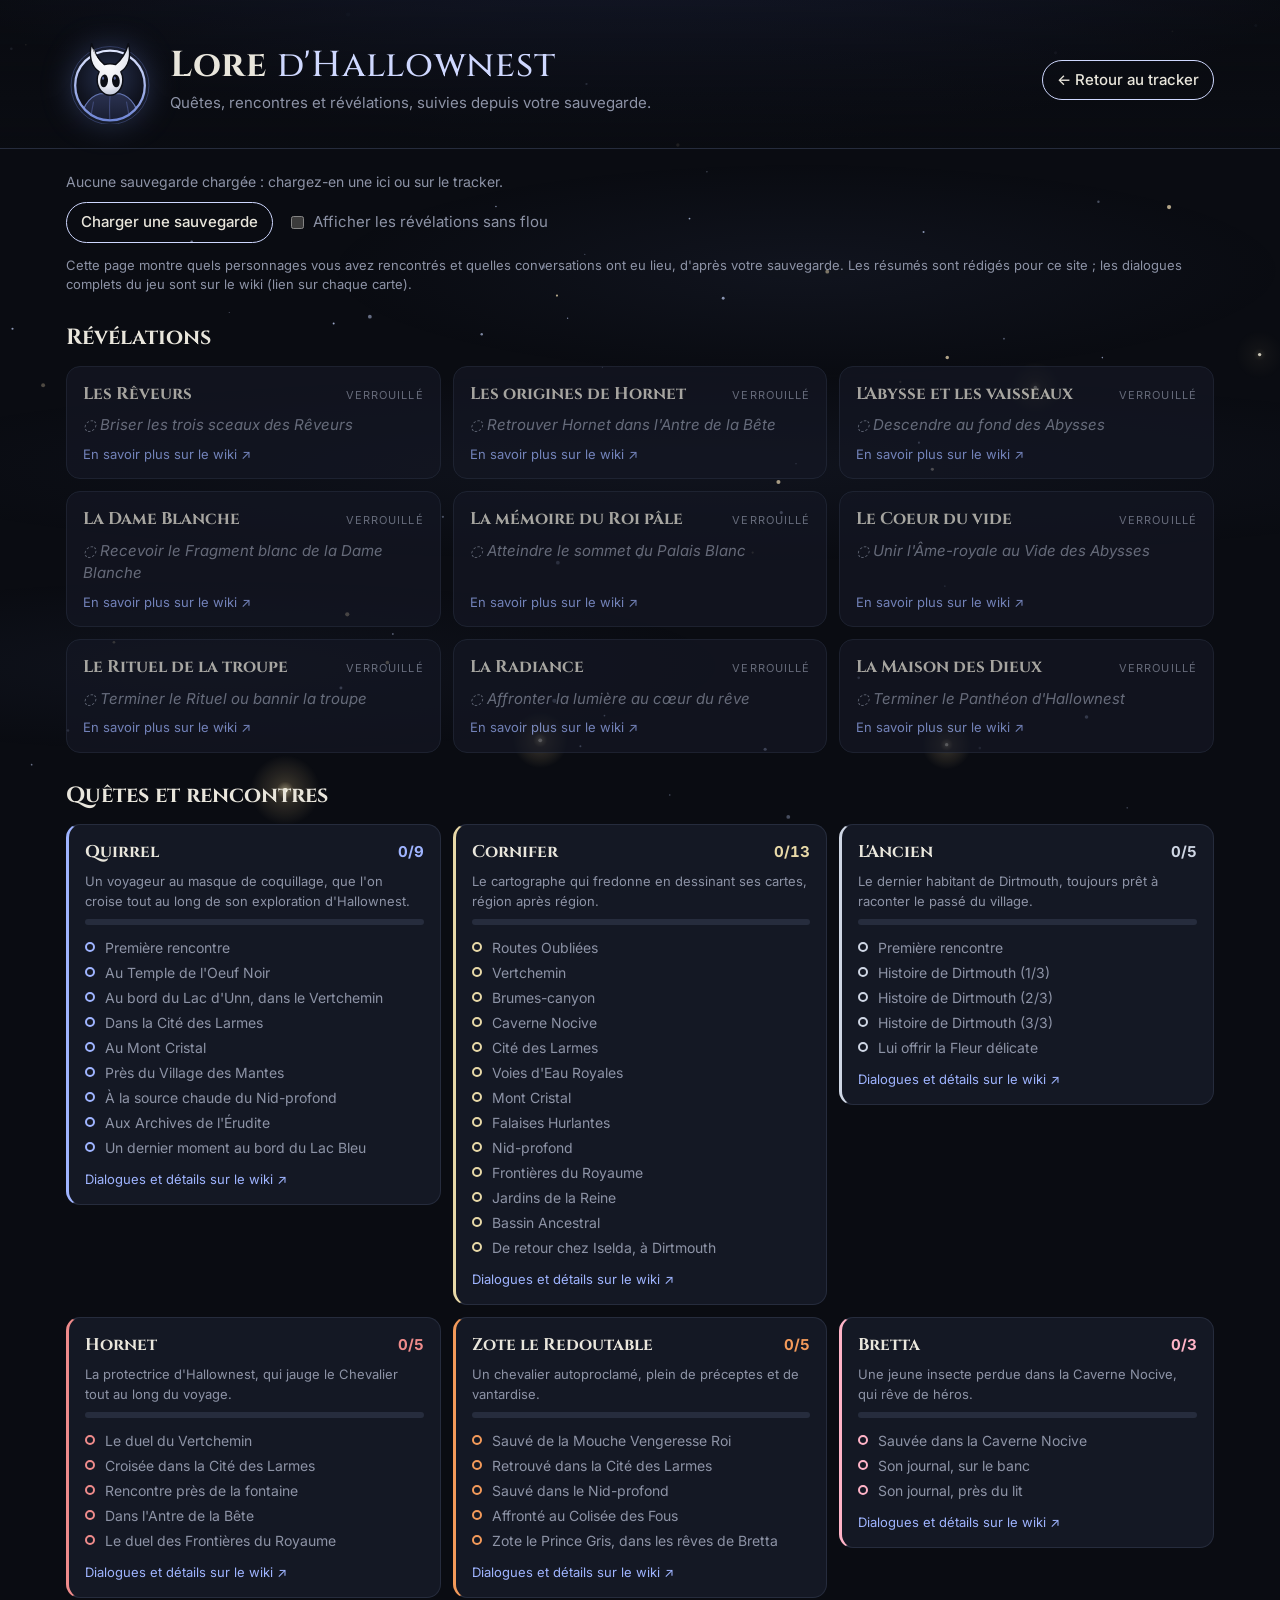
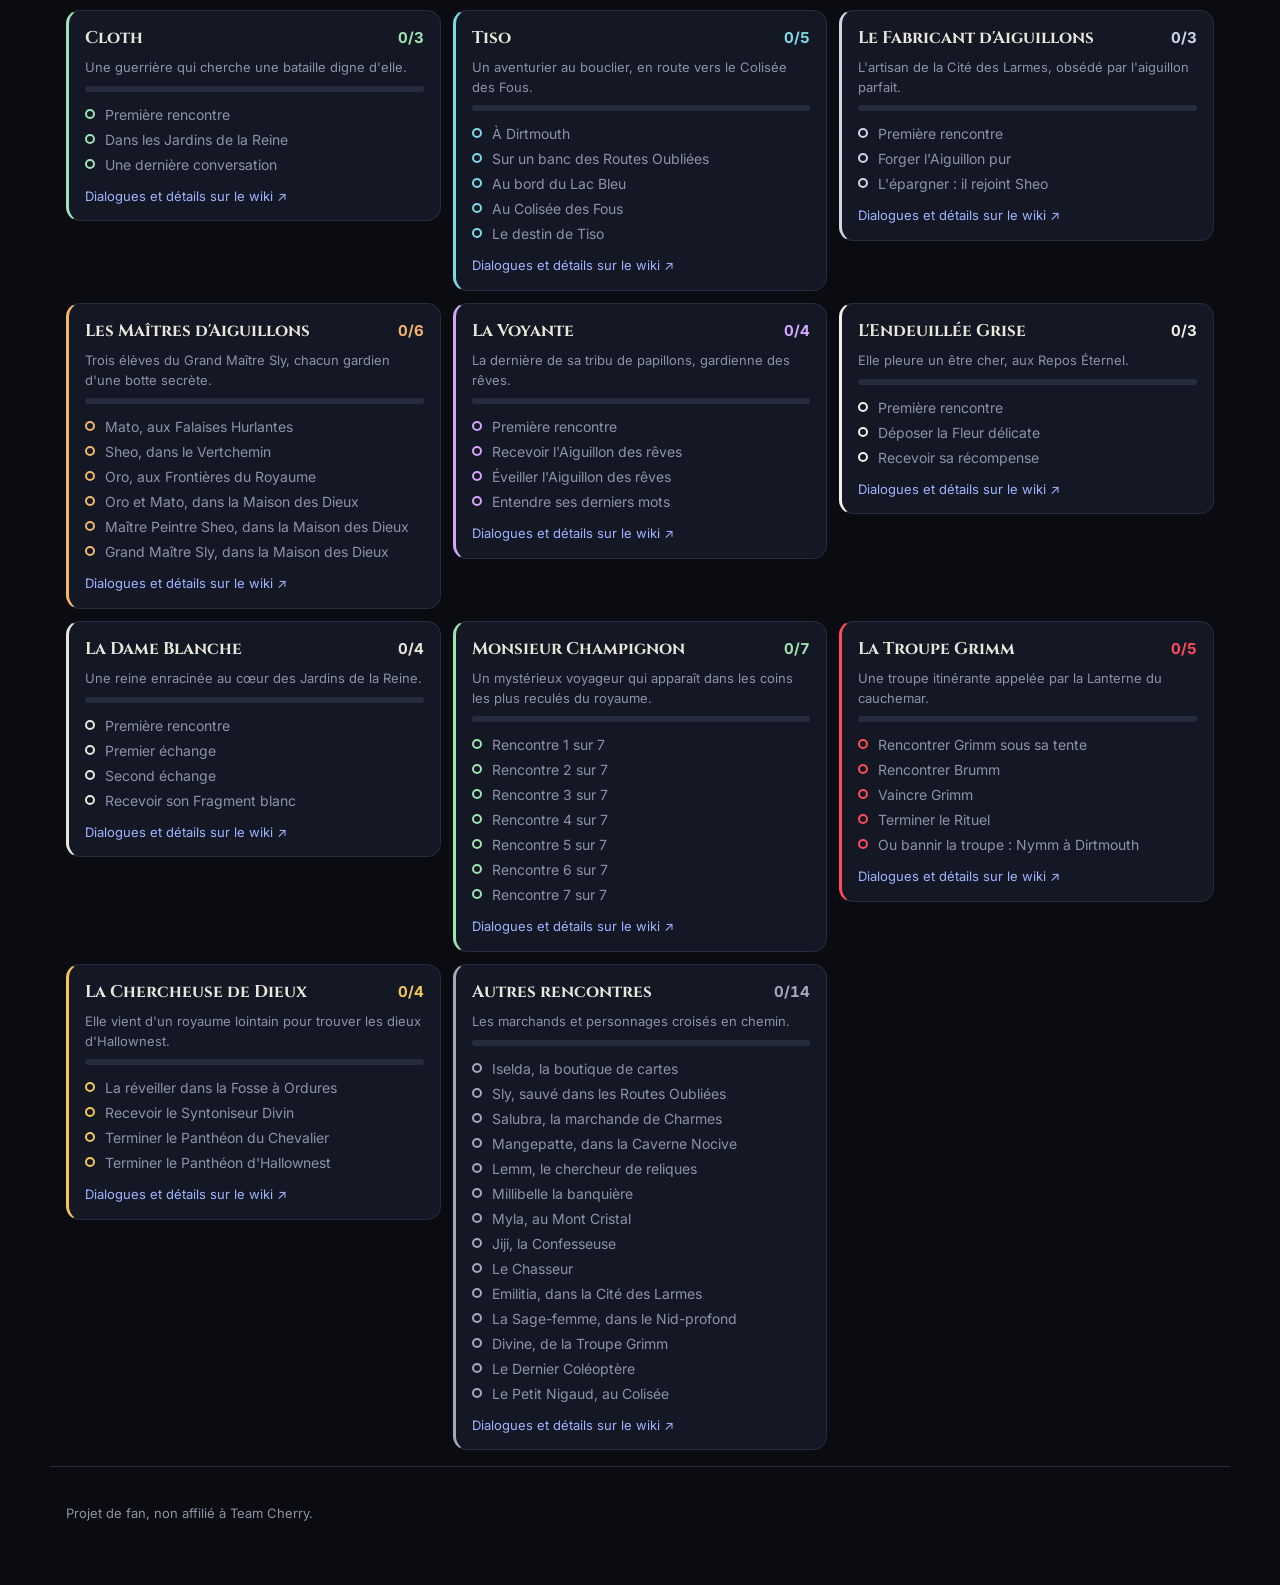
==== lore.html @ 849617fb "Add Hunter's Journal, grub and root locations, recap image, Steel Soul theme, offline mode and a lor" ====
<!doctype html>
<html lang="fr">
<head>
  <meta charset="utf-8">
  <meta name="viewport" content="width=device-width, initial-scale=1">
  <title>Lore d'Hallownest</title>
  <meta name="description" content="Quêtes, rencontres et révélations de Hollow Knight, suivies depuis votre sauvegarde.">
  <link rel="icon" href="favicon.svg" type="image/svg+xml">
  <link rel="manifest" href="manifest.webmanifest">
  <meta name="theme-color" content="#0a0c12">
  <link rel="preconnect" href="https://fonts.googleapis.com">
  <link rel="preconnect" href="https://fonts.gstatic.com" crossorigin>
  <link href="https://fonts.googleapis.com/css2?family=Cinzel:wght@500;700&family=Inter:wght@400;500;600&display=swap" rel="stylesheet">
  <link rel="stylesheet" href="css/style.css">
</head>
<body class="lore-page">
  <canvas id="bg" aria-hidden="true"></canvas>
  <header class="hero">
    <div class="wrap hero-inner">
      <div class="brand">
        <img class="logo logo-img" src="img/logo.png" alt="" hidden onload="this.hidden=false;var s=this.nextElementSibling;if(s)s.remove();">
        <img class="logo" src="favicon.svg" alt="">
        <div>
          <h1>Lore <span>d'Hallownest</span></h1>
          <p class="tagline">Quêtes, rencontres et révélations, suivies depuis votre sauvegarde.</p>
        </div>
      </div>
      <a class="btn back-link" href="./">← Retour au tracker</a>
    </div>
  </header>

  <main class="wrap">
    <section class="lore-intro">
      <p id="loreSource" class="status"></p>
      <div class="actions">
        <label class="btn" for="loreFile">Charger une sauvegarde</label>
        <input type="file" id="loreFile" hidden>
        <label class="toggle"><input type="checkbox" id="spoilerToggle"> Afficher les révélations sans flou</label>
      </div>
      <p class="small muted">Cette page montre quels personnages vous avez rencontrés et quelles conversations ont eu lieu, d'après votre sauvegarde. Les résumés sont rédigés pour ce site ; les dialogues complets du jeu sont sur le wiki (lien sur chaque carte).</p>
    </section>

    <h2 class="lore-h2">Révélations</h2>
    <div class="reveal-grid" id="reveals"></div>

    <h2 class="lore-h2">Quêtes et rencontres</h2>
    <div class="quest-grid" id="quests"></div>
  </main>

  <footer class="wrap footer">
    <p class="small muted">Projet de fan, non affilié à Team Cherry.</p>
  </footer>

  <script src="js/aes.js"></script>
  <script src="js/save.js"></script>
  <script src="js/lore-data.js"></script>
  <script src="js/lore.js"></script>
  <script src="js/background.js"></script>
</body>
</html>
---- css/style.css ----
:root {
  --bg: #0a0c12;
  --bg-2: #10131c;
  --card: #141824;
  --card-2: #1a1f2e;
  --line: #262c3d;
  --text: #e9e6dc;
  --muted: #8d93a6;
  --accent: #cfd8ff;
  --soul: #9fb4ff;
  --gold: #e8c46a;
  --ok: #8fd6a8;
  --err: #ff8f8f;
  --radius: 14px;
  color-scheme: dark;
}

* { box-sizing: border-box; }

html { -webkit-text-size-adjust: 100%; }

body {
  margin: 0;
  background:
    radial-gradient(1200px 500px at 50% -200px, #1d2440 0%, transparent 70%),
    var(--bg);
  color: var(--text);
  font: 15px/1.5 "Inter", system-ui, sans-serif;
  min-height: 100vh;
}

a { color: var(--soul); }
code { font-family: ui-monospace, SFMono-Regular, Menlo, monospace; font-size: .85em; }

.wrap { max-width: 1180px; margin: 0 auto; padding: 0 16px; }
.muted { color: var(--muted); }
.small { font-size: 13px; }

/* ----------------------------------- Hero ---------------------------------- */
.hero { padding: 36px 0 24px; border-bottom: 1px solid var(--line); }
.hero-inner { display: flex; align-items: center; justify-content: space-between; gap: 24px; flex-wrap: wrap; }
.brand { display: flex; align-items: center; gap: 16px; min-width: 0; }
.logo { width: 88px; height: 88px; flex: none; overflow: visible; filter: drop-shadow(0 0 16px rgba(111, 134, 214, .35)); }
h1 { font-family: "Cinzel", serif; font-weight: 700; font-size: clamp(24px, 4vw, 36px); margin: 0; letter-spacing: .02em; line-height: 1.1; }
h1 span { color: var(--accent); font-weight: 500; }
.tagline { margin: 6px 0 0; color: var(--muted); }

.summary { display: flex; align-items: center; gap: 24px; flex-wrap: wrap; }
.ring {
  --p: 0;
  width: 120px; height: 120px; border-radius: 50%; flex: none;
  background: conic-gradient(var(--accent) calc(var(--p) * 360deg), var(--line) 0);
  display: grid; place-items: center;
  transition: background .6s;
}
.ring.max { background: conic-gradient(var(--gold) 360deg, var(--gold) 0); box-shadow: 0 0 30px rgba(232, 196, 106, .35); }
.ring-inner {
  width: 100px; height: 100px; border-radius: 50%; background: var(--bg-2);
  display: flex; flex-direction: column; align-items: center; justify-content: center;
}
.ring-inner strong { font-family: "Cinzel", serif; font-size: 34px; line-height: 1; }
.ring-inner small { color: var(--muted); font-size: 12px; }

.stats { display: grid; grid-template-columns: repeat(2, auto); gap: 8px 24px; margin: 0; }
.stats dt { font-size: 11px; text-transform: uppercase; letter-spacing: .08em; color: var(--muted); }
.stats dd { margin: 0; font-weight: 600; font-variant-numeric: tabular-nums; }

/* ---------------------------------- Loader --------------------------------- */
.loader { display: grid; grid-template-columns: minmax(0, 1fr) minmax(0, 1.2fr); gap: 20px; margin: 24px 0; }
.drop {
  border: 2px dashed var(--line); border-radius: var(--radius); background: var(--bg-2);
  padding: 28px 20px; text-align: center; cursor: pointer;
  transition: border-color .2s, background .2s, transform .2s;
}
.drop:hover, .drop:focus-visible, .drop.over { border-color: var(--accent); background: #151a29; outline: none; }
.drop.over { transform: scale(1.01); }
.drop-icon { font-size: 30px; color: var(--accent); }
.drop p { margin: 8px 0 0; }

.loader-side { min-width: 0; }
.actions { display: flex; gap: 8px; flex-wrap: wrap; }
.btn {
  appearance: none; border: 1px solid var(--accent); background: transparent; color: var(--text);
  padding: 8px 14px; border-radius: 999px; font: inherit; font-weight: 500; cursor: pointer;
}
.btn:hover { background: rgba(207, 216, 255, .1); }
.btn.ghost { border-color: var(--line); color: var(--muted); }
.btn.live { border-color: var(--ok); color: var(--ok); }

.status { min-height: 1.5em; margin: 10px 0; font-size: 14px; color: var(--muted); }
.status.ok { color: var(--ok); }
.status.err { color: var(--err); }

.paths { background: var(--bg-2); border: 1px solid var(--line); border-radius: var(--radius); padding: 10px 14px; }
.paths summary { cursor: pointer; font-weight: 600; }
.paths ul { padding: 0; list-style: none; margin: 8px 0; display: grid; gap: 8px; }
.paths li { display: grid; gap: 2px; }
.paths code.copy {
  display: block; background: var(--card); border: 1px solid var(--line); border-radius: 8px;
  padding: 6px 8px; cursor: copy; overflow-wrap: anywhere;
}
.paths code.copy.copied { border-color: var(--ok); }
.paths code.copy.copied::after { content: "  ✓ copié"; color: var(--ok); }

/* --------------------------------- Toolbar --------------------------------- */
.toolbar {
  position: sticky; top: 0; z-index: 5;
  display: flex; gap: 10px; align-items: center; flex-wrap: wrap;
  padding: 12px 0; background: linear-gradient(var(--bg) 80%, transparent);
}
#search, #journalSearch {
  flex: 1 1 240px; min-width: 0; padding: 9px 14px; border-radius: 999px;
  border: 1px solid var(--line); background: var(--bg-2); color: var(--text); font: inherit;
}
#search:focus, #journalSearch:focus { outline: none; border-color: var(--accent); }
.seg { display: inline-flex; border: 1px solid var(--line); border-radius: 999px; overflow: hidden; }
.seg button { appearance: none; border: 0; background: transparent; color: var(--muted); padding: 8px 14px; font: inherit; cursor: pointer; }
.seg button.on { background: var(--card-2); color: var(--text); }
.toggle { display: inline-flex; gap: 6px; align-items: center; color: var(--muted); cursor: pointer; }

/* --------------------------------- Sections -------------------------------- */
.sections { display: grid; grid-template-columns: repeat(auto-fill, minmax(min(100%, 360px), 1fr)); gap: 16px; align-items: start; }
.card {
  background: var(--card); border: 1px solid var(--line);
  border-radius: var(--radius); overflow: hidden; min-width: 0;
}
.card.complete { border-color: rgba(232, 196, 106, .5); }
.card.extra { background: var(--bg-2); }
.card-head { display: flex; align-items: center; gap: 12px; padding: 14px 16px; cursor: pointer; user-select: none; }
.card-head:focus-visible { outline: 2px solid var(--accent); outline-offset: -2px; }
.sec-icon {
  width: 34px; height: 34px; border-radius: 10px; background: var(--card-2); flex: none;
  display: grid; place-items: center; color: var(--accent); font-size: 16px;
}
.card.complete .sec-icon { color: var(--gold); }
.sec-title { flex: 1; min-width: 0; }
.sec-title h2 { font-family: "Cinzel", serif; font-size: 17px; margin: 0; }
.sec-title p { margin: 2px 0 0; color: var(--muted); font-size: 12.5px; }
.sec-score { text-align: right; font-variant-numeric: tabular-nums; white-space: nowrap; }
.sec-score b { display: block; }
.sec-score small { color: var(--muted); }
.card.complete .sec-score b { color: var(--gold); }
.chev { color: var(--muted); transition: transform .2s; }
.card.collapsed .chev { transform: rotate(-90deg); }
.card.collapsed .items { display: none; }

.bar { height: 6px; background: var(--line); border-radius: 999px; overflow: hidden; }
.bar i { display: block; height: 100%; background: linear-gradient(90deg, var(--soul), var(--accent)); border-radius: inherit; transition: width .5s; }
.bar.thin { height: 3px; border-radius: 0; }
.card.complete .bar i { background: var(--gold); }

.items { list-style: none; margin: 0; padding: 6px 8px 10px; }
.item {
  display: flex; align-items: center; gap: 10px; padding: 7px 8px; border-radius: 10px; cursor: pointer;
}
.item:hover { background: var(--card-2); }
.check {
  flex: none; width: 24px; height: 24px; border-radius: 7px; border: 1.5px solid var(--line);
  background: transparent; display: grid; place-items: center; padding: 0; cursor: inherit;
}
.check svg { width: 16px; height: 16px; fill: none; stroke: var(--bg); stroke-width: 3; stroke-linecap: round; stroke-linejoin: round; opacity: 0; }
.item.done .check { background: var(--accent); border-color: var(--accent); }
.item.done .check svg { opacity: 1; }
.check:disabled { cursor: default; }
.item-text { flex: 1; min-width: 0; display: flex; flex-direction: column; }
.name { font-weight: 500; }
.item.done .name { color: var(--muted); }
.name .en { white-space: nowrap; font-size: 12px; font-weight: 400; color: var(--muted); opacity: .75; font-style: italic; }
.no-english .name .en { display: none; }
.hint { color: var(--muted); font-size: 12.5px; }
.no-spoilers .hint { display: none; }
.wiki { font-size: 12px; color: var(--muted); text-decoration: none; white-space: nowrap; opacity: 0; transition: opacity .15s; }
.item:hover .wiki, .wiki:focus { opacity: 1; color: var(--soul); }
@media (hover: none) { .wiki { opacity: 1; } }

.item.fresh { animation: fresh 2.5s ease-out 2; }
@keyframes fresh { 0% { background: rgba(232, 196, 106, .35); } 100% { background: transparent; } }

.empty { color: var(--muted); font-size: 13px; padding: 8px; }

.counter { padding: 8px; }
.counter-head { display: flex; justify-content: space-between; gap: 8px; margin-bottom: 6px; font-variant-numeric: tabular-nums; }
.counter-head a { color: var(--text); text-decoration: none; }
.counter-head a:hover { color: var(--soul); }

.footer { margin-top: 32px; padding: 24px 16px 48px; border-top: 1px solid var(--line); margin-top: 16px; }

@media (max-width: 760px) {
  .loader { grid-template-columns: 1fr; }
  .summary { width: 100%; }
  .ring { width: 96px; height: 96px; }
  .ring-inner { width: 80px; height: 80px; }
  .ring-inner strong { font-size: 26px; }
}

/* =========================== Colours per category =========================== */
.card { --c: var(--accent); position: relative; }
.card::before {
  content: ""; position: absolute; inset: 0 auto 0 0; width: 3px; background: var(--c); opacity: .85;
}
.sec-icon { color: var(--c); background: color-mix(in srgb, var(--c) 14%, var(--card-2)); }
.card .bar i { background: var(--c); }
.item.done .check { background: var(--c); border-color: var(--c); }
.check { border-color: color-mix(in srgb, var(--c) 35%, var(--line)); }
.card.complete { border-color: color-mix(in srgb, var(--c) 60%, transparent); box-shadow: 0 0 24px -8px var(--c); }
.card.complete .sec-icon, .card.complete .sec-score b { color: var(--c); }
.card.complete .bar i { background: var(--c); }
.card.flash { animation: cardflash 1.6s ease-out; }
@keyframes cardflash { 0%, 30% { box-shadow: 0 0 0 3px var(--c); } 100% { box-shadow: none; } }

.badge {
  font-family: "Inter", sans-serif; font-size: 10px; font-weight: 600; letter-spacing: .08em;
  padding: 2px 6px; border-radius: 6px; vertical-align: middle;
  color: var(--bg); background: var(--c);
}

/* DLC themes */
.card.dlc { border-color: color-mix(in srgb, var(--c) 40%, var(--line)); }
.dlc-grimm {
  background:
    radial-gradient(500px 160px at 100% 0%, rgba(255, 60, 80, .20), transparent 70%),
    linear-gradient(180deg, #1d1016, var(--card));
}
.dlc-grimm .sec-title h2 { color: #ff8f98; }
.dlc-lifeblood {
  background:
    radial-gradient(500px 160px at 100% 0%, rgba(63, 208, 255, .22), transparent 70%),
    linear-gradient(180deg, #0f1a24, var(--card));
}
.dlc-lifeblood .sec-title h2 { color: #8fe3ff; }
.dlc-godmaster {
  background:
    radial-gradient(500px 160px at 100% 0%, rgba(243, 198, 90, .22), transparent 70%),
    linear-gradient(180deg, #1d1910, var(--card));
}
.dlc-godmaster .sec-title h2 { color: #f6d98c; }

/* ================================ 112 grid ================================ */
.overview {
  background: var(--bg-2); border: 1px solid var(--line); border-radius: var(--radius);
  padding: 16px; margin-bottom: 18px;
}
.overview-head { display: flex; align-items: baseline; justify-content: space-between; gap: 8px 16px; flex-wrap: wrap; margin-bottom: 12px; }
.overview-head h2 { font-family: "Cinzel", serif; font-size: 18px; margin: 0; }
.overview-head p { margin: 0; }
.grid112 { display: grid; grid-template-columns: repeat(28, 1fr); gap: 4px; }
.cell {
  appearance: none; border: 0; padding: 0; aspect-ratio: 1; border-radius: 4px; cursor: pointer;
  background: color-mix(in srgb, var(--c) 14%, #151925);
  box-shadow: inset 0 0 0 1px color-mix(in srgb, var(--c) 22%, transparent);
  transition: transform .15s, background .4s;
}
.cell.on { background: var(--c); box-shadow: 0 0 10px -2px var(--c); }
.cell:hover { transform: scale(1.25); position: relative; z-index: 1; }
.legend { display: flex; flex-wrap: wrap; gap: 6px 14px; margin-top: 12px; }
.leg {
  appearance: none; border: 0; background: none; color: var(--muted); font: inherit; font-size: 12.5px;
  display: inline-flex; align-items: center; gap: 6px; padding: 2px 0; cursor: pointer;
}
.leg i { width: 10px; height: 10px; border-radius: 3px; background: var(--c); }
.leg b { color: var(--text); font-weight: 600; font-variant-numeric: tabular-nums; }
.leg.full b { color: var(--c); }
.leg:hover { color: var(--text); }
@media (max-width: 760px) { .grid112 { grid-template-columns: repeat(14, 1fr); gap: 3px; } }

/* ================================== Tabs ================================== */
.tabs { display: flex; gap: 6px; flex-wrap: wrap; margin: 4px 0 8px; }
.tabs button {
  appearance: none; border: 1px solid var(--line); background: var(--bg-2); color: var(--muted);
  padding: 9px 16px; border-radius: 999px; font: inherit; font-weight: 500; cursor: pointer;
}
.tabs button.on { color: var(--bg); background: var(--accent); border-color: var(--accent); }
.tabs button:not(.on):hover { color: var(--text); border-color: var(--accent); }
.panel { padding-top: 4px; }

/* ================================== Tree ================================== */
.tree-head { display: flex; justify-content: space-between; align-items: flex-end; gap: 12px; flex-wrap: wrap; margin: 8px 0 12px; }
.tree-head h2 { font-family: "Cinzel", serif; margin: 0 0 4px; font-size: 22px; }
.tree-head p { margin: 0; }
.tree-head strong { font-family: "Cinzel", serif; color: var(--accent); }
.key { display: inline-block; width: 10px; height: 10px; border-radius: 50%; vertical-align: middle; margin-left: 4px; }
.key.done { background: var(--accent); box-shadow: 0 0 6px var(--accent); }
.key.next { border: 2px solid var(--gold); }
.key.locked { background: var(--line); }
.tree-scroll { overflow-x: auto; border: 1px solid var(--line); border-radius: var(--radius); background:
  radial-gradient(800px 400px at 50% 0%, #161c30, transparent 70%), var(--bg-2); }
#tree svg { display: block; width: 100%; min-width: 720px; height: auto; }
.band { fill: rgba(255, 255, 255, .015); }
.band.alt { fill: rgba(255, 255, 255, .035); }
.band-label { fill: var(--muted); font: 600 11px "Inter", sans-serif; letter-spacing: .12em; text-transform: uppercase; }
.edge { fill: none; stroke: var(--line); stroke-width: 2; }
.edge.half { stroke: color-mix(in srgb, var(--c) 45%, var(--line)); stroke-dasharray: 4 5; animation: flow 1.2s linear infinite; }
.edge.lit { stroke: var(--c); stroke-width: 2.5; filter: drop-shadow(0 0 4px var(--c)); }
@keyframes flow { to { stroke-dashoffset: -18; } }
.node { cursor: default; outline: none; }
.node .dot { fill: var(--bg-2); stroke: color-mix(in srgb, var(--c) 30%, var(--line)); stroke-width: 2; }
.node .halo { fill: none; stroke: none; transform-box: fill-box; transform-origin: center; }
.node text { fill: var(--muted); font: 500 11.5px "Inter", sans-serif; text-anchor: middle; paint-order: stroke; stroke: var(--bg-2); stroke-width: 4px; stroke-linejoin: round; }
.node .lock { fill: var(--line); }
.node.done .dot { fill: var(--c); stroke: var(--c); filter: drop-shadow(0 0 8px var(--c)); }
.node.done .tick { fill: none; stroke: var(--bg); stroke-width: 3; stroke-linecap: round; stroke-linejoin: round; }
.node.done text { fill: var(--text); }
.node.next .dot { stroke: var(--c); stroke-width: 2.5; }
.node.next .spark { fill: var(--c); }
.node.next .halo { stroke: var(--c); stroke-width: 2; opacity: .6; animation: pulse 2s ease-out infinite; }
.node.next text { fill: var(--text); font-weight: 600; }
.node:focus-visible .dot { stroke: var(--text); }
@keyframes pulse { 0% { transform: scale(.65); opacity: .8; } 100% { transform: scale(1.25); opacity: 0; } }
@media (prefers-reduced-motion: reduce) { .node.next .halo, .edge.half { animation: none; } }

#panel-tree h3 { font-family: "Cinzel", serif; margin: 20px 0 8px; }
.next-list { list-style: none; padding: 0; margin: 0 0 8px; display: grid; grid-template-columns: repeat(auto-fill, minmax(min(100%, 260px), 1fr)); gap: 8px; }
.next-list li {
  --c: var(--accent);
  background: var(--card); border: 1px solid var(--line); border-left: 3px solid var(--c);
  border-radius: 10px; padding: 10px 12px; display: flex; flex-direction: column;
}
.next-list li b { color: var(--c); }
.next-list li span { color: var(--muted); font-size: 12.5px; }

/* ================================== Stats ================================== */
.stat-hero { display: grid; grid-template-columns: minmax(0, 1.4fr) minmax(0, 1fr); gap: 12px; margin: 8px 0 12px; }
.vitals, .shade, .stat, .equipped { background: var(--card); border: 1px solid var(--line); border-radius: var(--radius); }
.vitals { padding: 14px 16px; display: grid; gap: 10px; }
.vitals small, .shade small, .stat small, .equipped small { color: var(--muted); font-size: 11px; text-transform: uppercase; letter-spacing: .08em; }
.pips { display: flex; gap: 6px; flex-wrap: wrap; margin-top: 4px; }
.pips i { width: 18px; height: 22px; border-radius: 50% 50% 45% 45%; background: var(--line); }
.pips i.mask.on { background: #f4efe6; box-shadow: 0 0 8px rgba(244, 239, 230, .5); }
.pips i.vessel { width: 22px; height: 22px; border-radius: 50%; }
.pips i.vessel.on { background: radial-gradient(circle at 35% 35%, #fff, #9fb4ff 60%); box-shadow: 0 0 8px rgba(159, 180, 255, .6); }
.pips i.notch { width: 16px; height: 16px; border-radius: 50%; }
.pips i.notch.on { background: #b79cff; box-shadow: 0 0 6px rgba(183, 156, 255, .6); }
.shade { padding: 14px 16px; display: flex; align-items: center; gap: 14px; }
.shade svg { width: 56px; height: 56px; flex: none; fill: #2b3048; filter: drop-shadow(0 0 10px rgba(120, 90, 255, .55)); }
.shade svg .eyes { fill: #f4efe6; }
.shade.none svg { filter: none; opacity: .4; }
.shade strong { display: block; font-family: "Cinzel", serif; font-size: 18px; }
.shade em, .stat em { display: block; font-style: normal; color: var(--muted); font-size: 12.5px; }
.stat-grid { display: grid; grid-template-columns: repeat(auto-fill, minmax(min(100%, 220px), 1fr)); gap: 10px; }
.stat { padding: 12px 14px; display: flex; gap: 12px; align-items: center; border-left: 3px solid var(--c); }
.stat-icon {
  width: 36px; height: 36px; border-radius: 10px; flex: none; display: grid; place-items: center;
  color: var(--c); background: color-mix(in srgb, var(--c) 14%, var(--card-2));
}
.stat strong { display: block; font-size: 18px; font-variant-numeric: tabular-nums; }
.equipped { padding: 12px 14px; margin-top: 12px; }
.equipped div { display: flex; flex-wrap: wrap; gap: 6px; margin-top: 6px; }
.equipped span:not(.muted) { background: color-mix(in srgb, #b79cff 18%, var(--card-2)); color: #d8c9ff; padding: 4px 10px; border-radius: 999px; font-size: 13px; }
@media (max-width: 760px) { .stat-hero { grid-template-columns: 1fr; } }

/* =================================== Map =================================== */
.map-layout { display: grid; grid-template-columns: minmax(0, 1fr) 320px; gap: 14px; align-items: start; }
.map-scroll {
  overflow-x: auto; border: 1px solid var(--line); border-radius: var(--radius);
  background: radial-gradient(900px 500px at 40% 30%, #161c30, transparent 70%), var(--bg-2);
}
#map svg { display: block; width: 100%; min-width: 700px; height: auto; }
.tunnel { stroke: #232a3e; stroke-width: 10; stroke-linecap: round; }
.tunnel.lit { stroke: #2c3658; }
.zone { cursor: pointer; outline: none; }
.zone-bg { fill: #121624; stroke: color-mix(in srgb, var(--zc) 55%, transparent); stroke-width: 1.5; transition: stroke .2s; }
.zone-fill { fill: var(--zc); transition: opacity .4s; }
.zone.dream .zone-bg { stroke-dasharray: 6 5; fill: #151327; }
.zone-name { fill: var(--text); font: 600 15px "Cinzel", serif; pointer-events: none; }
.zone-sub { fill: var(--muted); font: 400 11px "Inter", sans-serif; font-style: italic; pointer-events: none; }
.zone-pct { fill: var(--zc); font: 700 18px "Inter", sans-serif; pointer-events: none; }
.zone-count { fill: var(--muted); font: 500 12px "Inter", sans-serif; pointer-events: none; }
.zone-track { fill: rgba(255, 255, 255, .08); }
.zone-bar { fill: var(--zc); }
.zone:hover .zone-bg, .zone:focus-visible .zone-bg { stroke: var(--text); }
.zone.sel .zone-bg { stroke: var(--text); stroke-width: 2.5; }
.zone.full .zone-bg { filter: drop-shadow(0 0 10px rgba(243, 198, 90, .45)); }

.zone-detail {
  background: var(--card); border: 1px solid var(--line); border-radius: var(--radius);
  padding: 14px; position: sticky; top: 12px; max-height: calc(100vh - 24px); overflow: auto;
}
.zd-head { display: flex; justify-content: space-between; align-items: baseline; gap: 8px; margin-bottom: 8px; }
.zd-head h3 { font-family: "Cinzel", serif; margin: 0; font-size: 19px; }
.zd-head strong { color: var(--zc); font-variant-numeric: tabular-nums; }
.zone-detail h4 { margin: 14px 0 6px; font-size: 11px; text-transform: uppercase; letter-spacing: .08em; color: var(--muted); }
.zone-items { list-style: none; margin: 0; padding: 0; display: grid; gap: 4px; }
.zone-items li { display: flex; gap: 10px; align-items: flex-start; padding: 6px 4px; border-radius: 8px; }
.zone-items li div { display: flex; flex-direction: column; min-width: 0; }
.zone-items li small { color: var(--muted); font-size: 12px; }
.zone-items li.done b { color: var(--muted); font-weight: 500; }
.zi-dot { width: 10px; height: 10px; margin-top: 5px; border-radius: 50%; flex: none; border: 2px solid var(--c); }
.zone-items li.done .zi-dot { background: var(--c); }
.zd-done { color: #f3c65a; font-family: "Cinzel", serif; margin: 12px 0 0; }
@media (max-width: 900px) {
  .map-layout { grid-template-columns: 1fr; }
  .zone-detail { position: static; max-height: none; }
}
@media (max-width: 760px) { .logo { width: 60px; height: 60px; } }

/* ============================ Animated background ============================ */
#bg { position: fixed; inset: 0; z-index: 0; pointer-events: none; }
.hero, main, .footer { position: relative; z-index: 1; }
.hero { background: linear-gradient(180deg, rgba(10, 12, 18, .2), rgba(10, 12, 18, .65)); }
.overview, .card, .tree-scroll, .map-scroll, .zone-detail, .paths, .drop { backdrop-filter: blur(2px); }

/* ================================ Optional toggle ================================ */
.opt-toggle { margin-left: auto; padding: 6px 4px; }
@media (max-width: 760px) { .opt-toggle { margin-left: 0; } }

/* ==================================== News ==================================== */
.news {
  position: relative; overflow: hidden;
  border: 1px solid rgba(243, 198, 90, .45); border-radius: var(--radius); padding: 16px; margin-bottom: 18px;
  background:
    radial-gradient(600px 200px at 0% 0%, rgba(243, 198, 90, .16), transparent 70%),
    linear-gradient(180deg, #19171a, var(--bg-2));
  box-shadow: 0 0 30px -12px rgba(243, 198, 90, .6);
  animation: newsIn .6s ease-out;
}
@keyframes newsIn { from { opacity: 0; transform: translateY(-6px); } to { opacity: 1; transform: none; } }
.news-head { display: flex; align-items: flex-start; gap: 16px; }
.news-head > div:first-child { flex: 1; min-width: 0; }
.news-kicker { font-size: 11px; font-weight: 600; letter-spacing: .14em; text-transform: uppercase; color: #f3c65a; }
.news h2 { font-family: "Cinzel", serif; font-size: 19px; margin: 2px 0 2px; }
.news-head p { margin: 0; }
.news-gain { text-align: right; white-space: nowrap; }
.news-gain strong { display: block; font-family: "Cinzel", serif; font-size: 28px; color: #f3c65a; line-height: 1; }
.news-gain.zero strong { color: var(--muted); }
.news-gain small { color: var(--muted); }
.news-close {
  appearance: none; border: 0; background: transparent; color: var(--muted); font-size: 16px; cursor: pointer;
  width: 30px; height: 30px; border-radius: 50%; flex: none;
}
.news-close:hover { background: var(--card-2); color: var(--text); }
.news-list { list-style: none; padding: 0; margin: 14px 0 0; display: flex; flex-wrap: wrap; gap: 8px; }
.news-list button {
  appearance: none; font: inherit; color: var(--text); cursor: pointer; text-align: left;
  display: inline-flex; align-items: center; gap: 8px; padding: 6px 12px 6px 8px; border-radius: 999px;
  background: color-mix(in srgb, var(--c) 14%, var(--card)); border: 1px solid color-mix(in srgb, var(--c) 45%, transparent);
}
.news-list button:hover { border-color: var(--c); }
.news-list i { width: 10px; height: 10px; border-radius: 50%; background: var(--c); box-shadow: 0 0 8px var(--c); flex: none; }
.news-list b { font-weight: 600; }
.news-list small { color: var(--muted); }
@media (max-width: 760px) {
  .news-head { flex-wrap: wrap; }
  .news-gain { order: 3; text-align: left; }
}
.logo-img { object-fit: contain; border-radius: 18px; }

/* ================================== Journal ================================== */
.journal-head { display: grid; grid-template-columns: repeat(auto-fit, minmax(min(100%, 180px), 1fr)); gap: 10px; margin-bottom: 6px; }
.jh-stat { background: var(--card); border: 1px solid var(--line); border-left: 3px solid #ef8b8b; border-radius: var(--radius); padding: 12px 14px; }
.jh-stat strong { display: block; font-family: "Cinzel", serif; font-size: 26px; line-height: 1.1; }
.jh-stat strong small { font-size: 15px; color: var(--muted); }
.jh-stat span { color: var(--muted); font-size: 12.5px; }
.jh-stat.ok { border-left-color: #f3c65a; }
.jh-stat.ok strong { color: #f3c65a; }
.journal-tools { position: static; background: none; }
.journal-grid { list-style: none; padding: 0; margin: 10px 0 0; display: grid; grid-template-columns: repeat(auto-fill, minmax(min(100%, 210px), 1fr)); gap: 8px; }
.jc { background: var(--card); border: 1px solid var(--line); border-radius: 12px; padding: 10px 12px; display: flex; flex-direction: column; gap: 4px; }
.jc-name b { display: block; font-weight: 600; }
.jc-name small { color: var(--muted); font-style: italic; font-size: 12px; }
.jc-state { font-size: 12.5px; color: var(--muted); }
.jc .bar i { background: #ef8b8b; }
.jc.unknown { opacity: .55; border-style: dashed; }
.jc.hunting { border-left: 3px solid #ef8b8b; }
.jc.complete { border-left: 3px solid #f3c65a; }
.jc.complete .jc-state { color: #f3c65a; }
.jc.complete .bar i { background: #f3c65a; }
.journal-sub { font-family: "Cinzel", serif; margin: 22px 0 2px; }

/* ================================= Steel Soul ================================= */
.steel-badge {
  display: inline-flex; align-items: center; gap: 6px; margin: 6px 0 0; padding: 3px 10px 3px 8px;
  font: 600 11px "Inter", sans-serif; letter-spacing: .14em; text-transform: uppercase;
  color: #f1f3f7; background: linear-gradient(90deg, #5a1f2a, #2b2f3d); border: 1px solid #a8aebb; border-radius: 999px;
}
.steel-badge::before { content: ""; width: 9px; height: 11px; border-radius: 50% 50% 45% 45%; background: #a8aebb; box-shadow: 0 0 6px #a8aebb; }
body.steel {
  --accent: #d6dbe6;
  --soul: #b9c1d3;
  background:
    radial-gradient(1200px 500px at 50% -200px, #3a1820 0%, transparent 70%),
    var(--bg);
}
body.steel .hero { border-bottom-color: #5a1f2a; }
body.steel .ring { background: conic-gradient(#d6dbe6 calc(var(--p) * 360deg), #3a2a30 0); }
body.steel .pips i.mask.on { background: linear-gradient(180deg, #e3e6ee, #8f96a6); box-shadow: 0 0 8px rgba(170, 178, 196, .6); }
body.steel .tabs button.on { background: #d6dbe6; border-color: #d6dbe6; }

/* ================================= Recap ================================= */
.recap-row { display: flex; justify-content: flex-end; margin: 4px 0 4px; }

/* =================================== Lore page =================================== */
.tab-link { margin-left: 4px; text-decoration: none; display: inline-flex; align-items: center; }
.back-link { text-decoration: none; }
.lore-intro { margin: 22px 0 8px; }
.lore-intro .actions { align-items: center; gap: 14px; }
.lore-intro label.btn { display: inline-block; }
.lore-h2 { font-family: "Cinzel", serif; font-size: 22px; margin: 26px 0 12px; }
.reveal-grid { display: grid; grid-template-columns: repeat(auto-fill, minmax(min(100%, 320px), 1fr)); gap: 12px; }
.reveal {
  background: var(--card); border: 1px solid var(--line); border-radius: var(--radius); padding: 14px 16px;
  display: flex; flex-direction: column; gap: 8px;
}
.reveal header { display: flex; justify-content: space-between; align-items: baseline; gap: 8px; }
.reveal h3 { font-family: "Cinzel", serif; margin: 0; font-size: 17px; }
.reveal header span { font-size: 11px; letter-spacing: .1em; text-transform: uppercase; color: var(--muted); }
.reveal.on { border-color: rgba(243, 198, 90, .45); background: linear-gradient(180deg, #18161a, var(--card)); }
.reveal.on header span { color: #f3c65a; }
.reveal.off { opacity: .7; }
.reveal-text { margin: 0; line-height: 1.6; transition: filter .3s; }
.reveal-text.blur { filter: blur(6px); cursor: pointer; user-select: none; }
.reveal-lock { margin: 0; color: var(--muted); font-style: italic; }
.reveal a, .quest a { color: var(--soul); text-decoration: none; margin-top: auto; }
.quest-grid { display: grid; grid-template-columns: repeat(auto-fill, minmax(min(100%, 300px), 1fr)); gap: 12px; align-items: start; }
.quest {
  --c: var(--accent);
  background: var(--card); border: 1px solid var(--line); border-left: 3px solid var(--c); border-radius: var(--radius);
  padding: 14px 16px; display: flex; flex-direction: column; gap: 8px;
}
.quest.full { box-shadow: 0 0 24px -10px var(--c); border-color: color-mix(in srgb, var(--c) 55%, transparent); }
.quest header { display: flex; justify-content: space-between; align-items: baseline; }
.quest h3 { font-family: "Cinzel", serif; margin: 0; font-size: 17px; }
.quest header strong { color: var(--c); font-variant-numeric: tabular-nums; }
.quest-intro { margin: 0; color: var(--muted); font-size: 13px; }
.quest .bar i { background: var(--c); }
.quest-steps { list-style: none; margin: 4px 0; padding: 0; display: grid; gap: 4px; }
.quest-steps li { display: flex; gap: 10px; align-items: flex-start; font-size: 14px; color: var(--muted); }
.quest-steps li span { width: 10px; height: 10px; margin-top: 5px; border-radius: 50%; border: 2px solid var(--c); flex: none; }
.quest-steps li.done { color: var(--text); }
.quest-steps li.done span { background: var(--c); }
.tabs-link {
  display: inline-flex; align-items: center; padding: 9px 16px; border-radius: 999px; text-decoration: none; font-weight: 500;
  color: #f3c65a; border: 1px solid rgba(243, 198, 90, .45); background: linear-gradient(180deg, #19171a, var(--bg-2));
}
.tabs-link:hover { border-color: #f3c65a; }
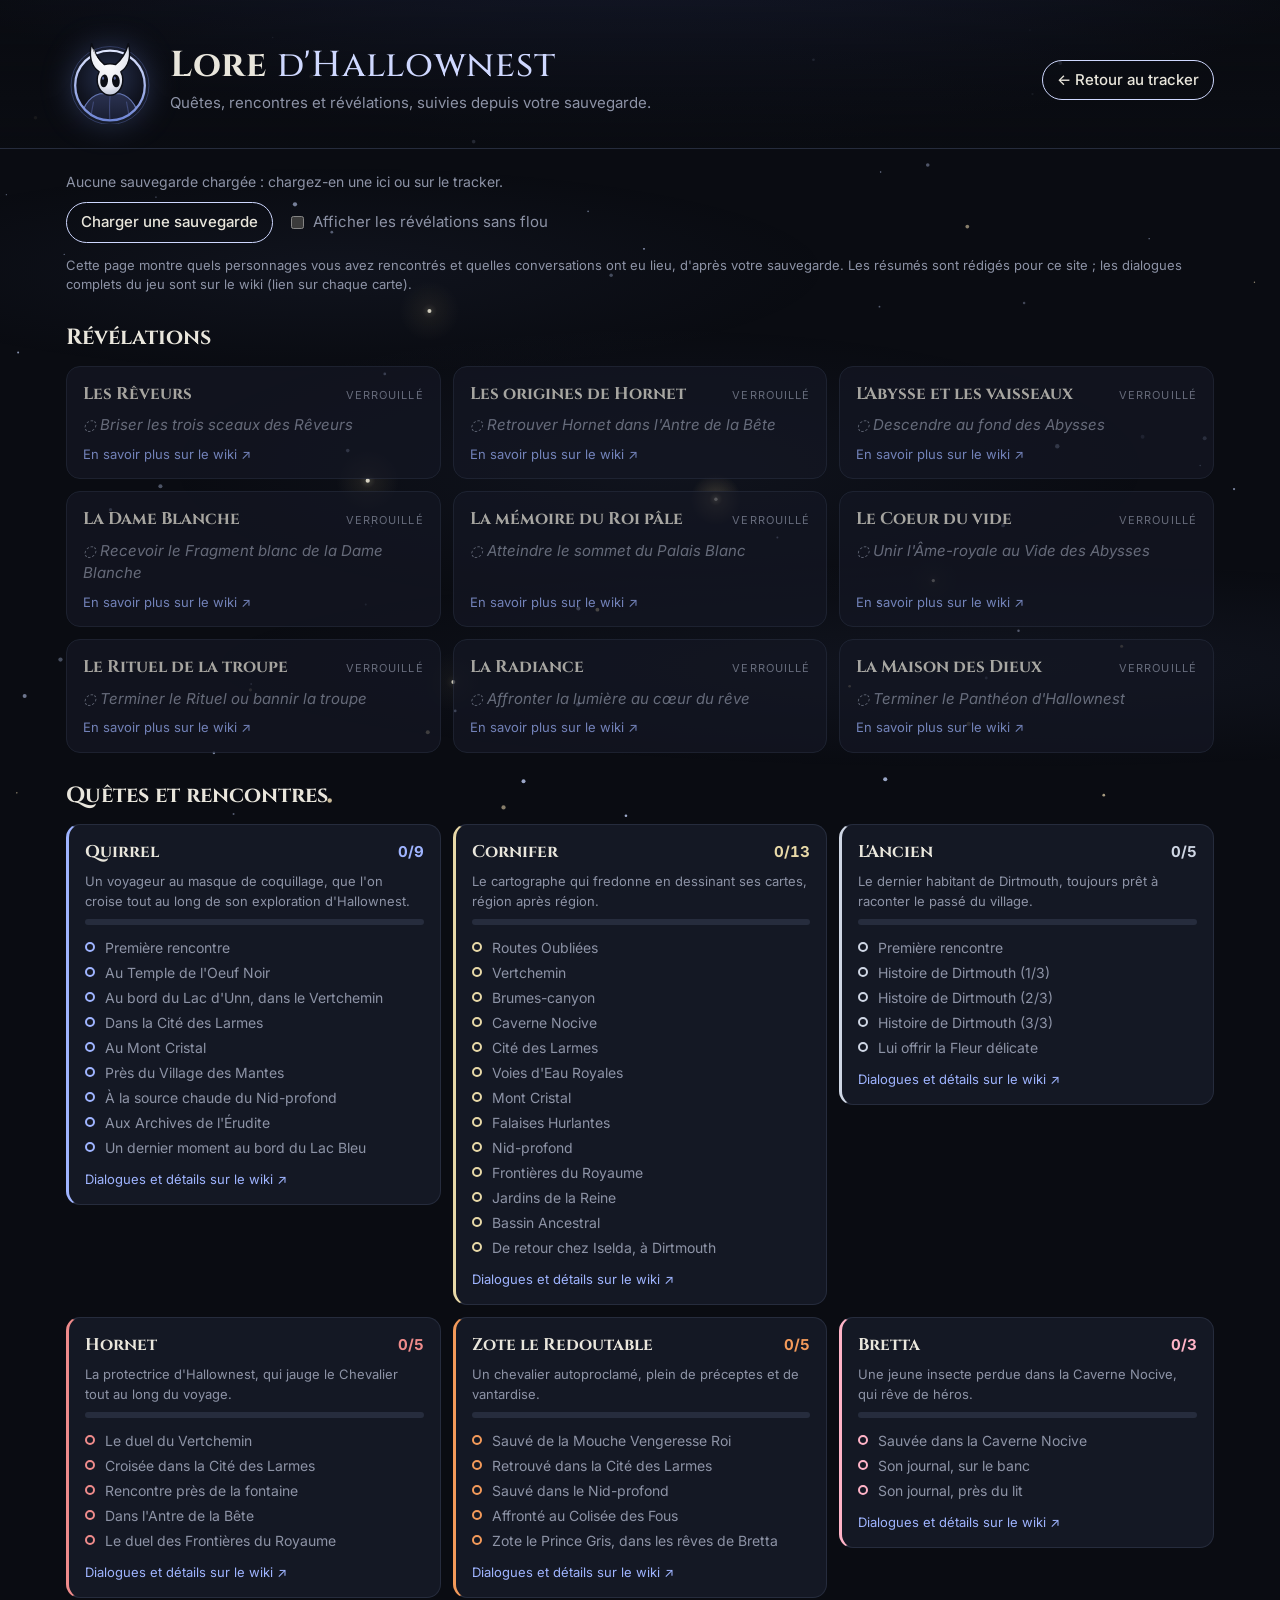
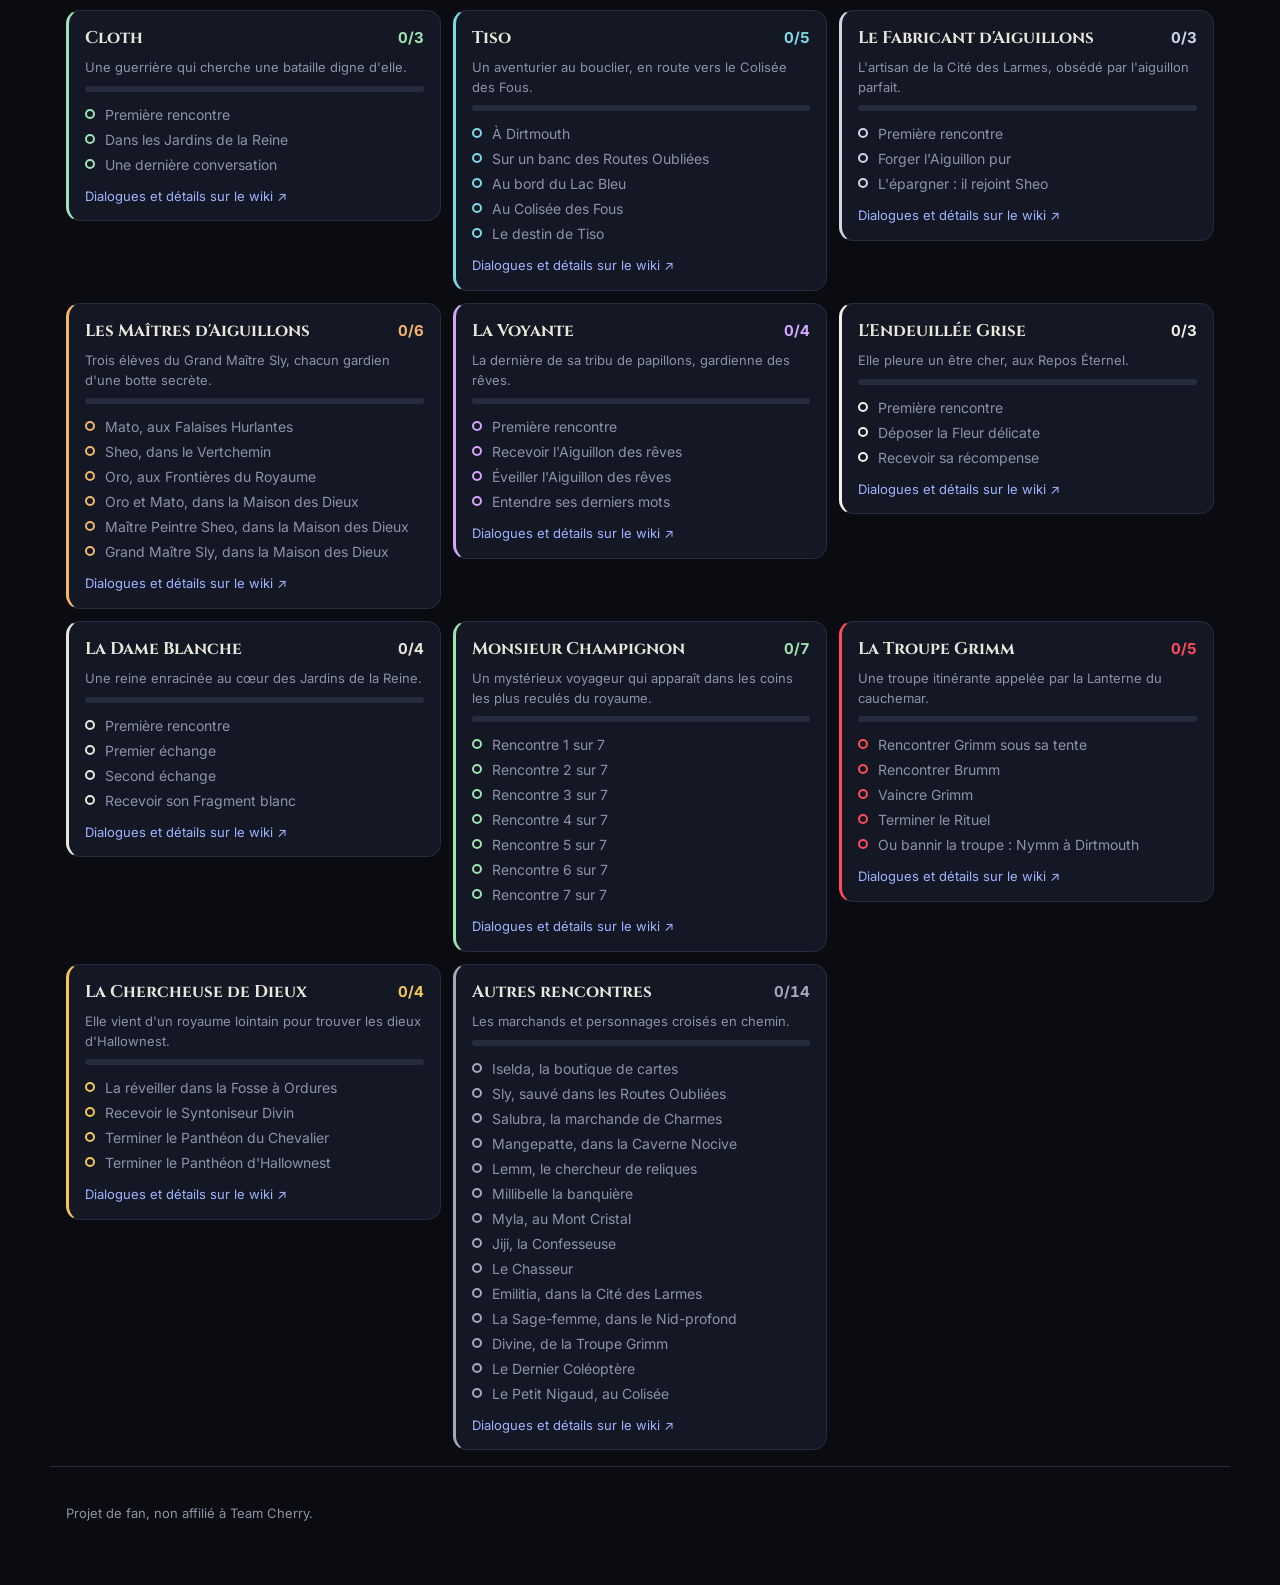
==== commit 5713024f: "Stop requesting a missing logo image (404) and refresh the offline cache Co-Authored-By: Claude Opus" ====
--- a/lore.html
+++ b/lore.html
@@ -18,7 +18,6 @@
   <header class="hero">
     <div class="wrap hero-inner">
       <div class="brand">
-        <img class="logo logo-img" src="img/logo.png" alt="" hidden onload="this.hidden=false;var s=this.nextElementSibling;if(s)s.remove();">
         <img class="logo" src="favicon.svg" alt="">
         <div>
           <h1>Lore <span>d'Hallownest</span></h1>
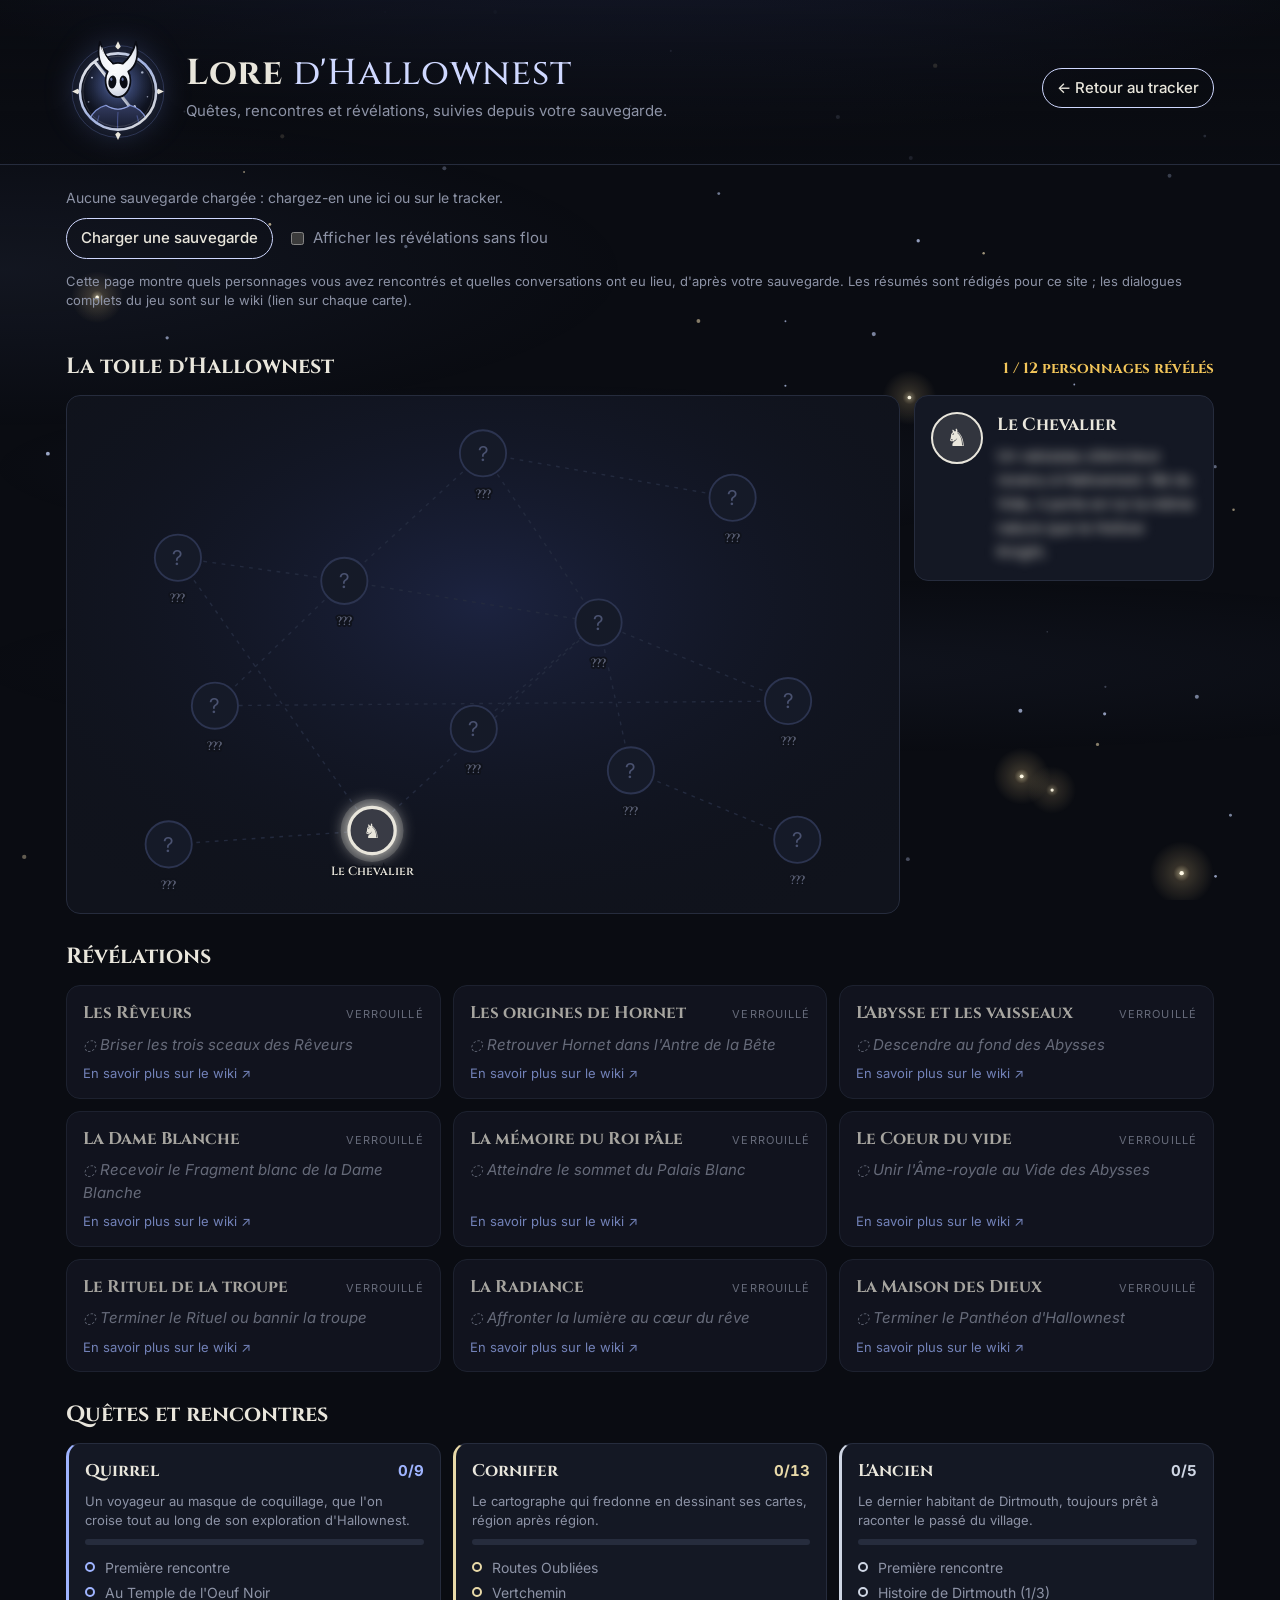
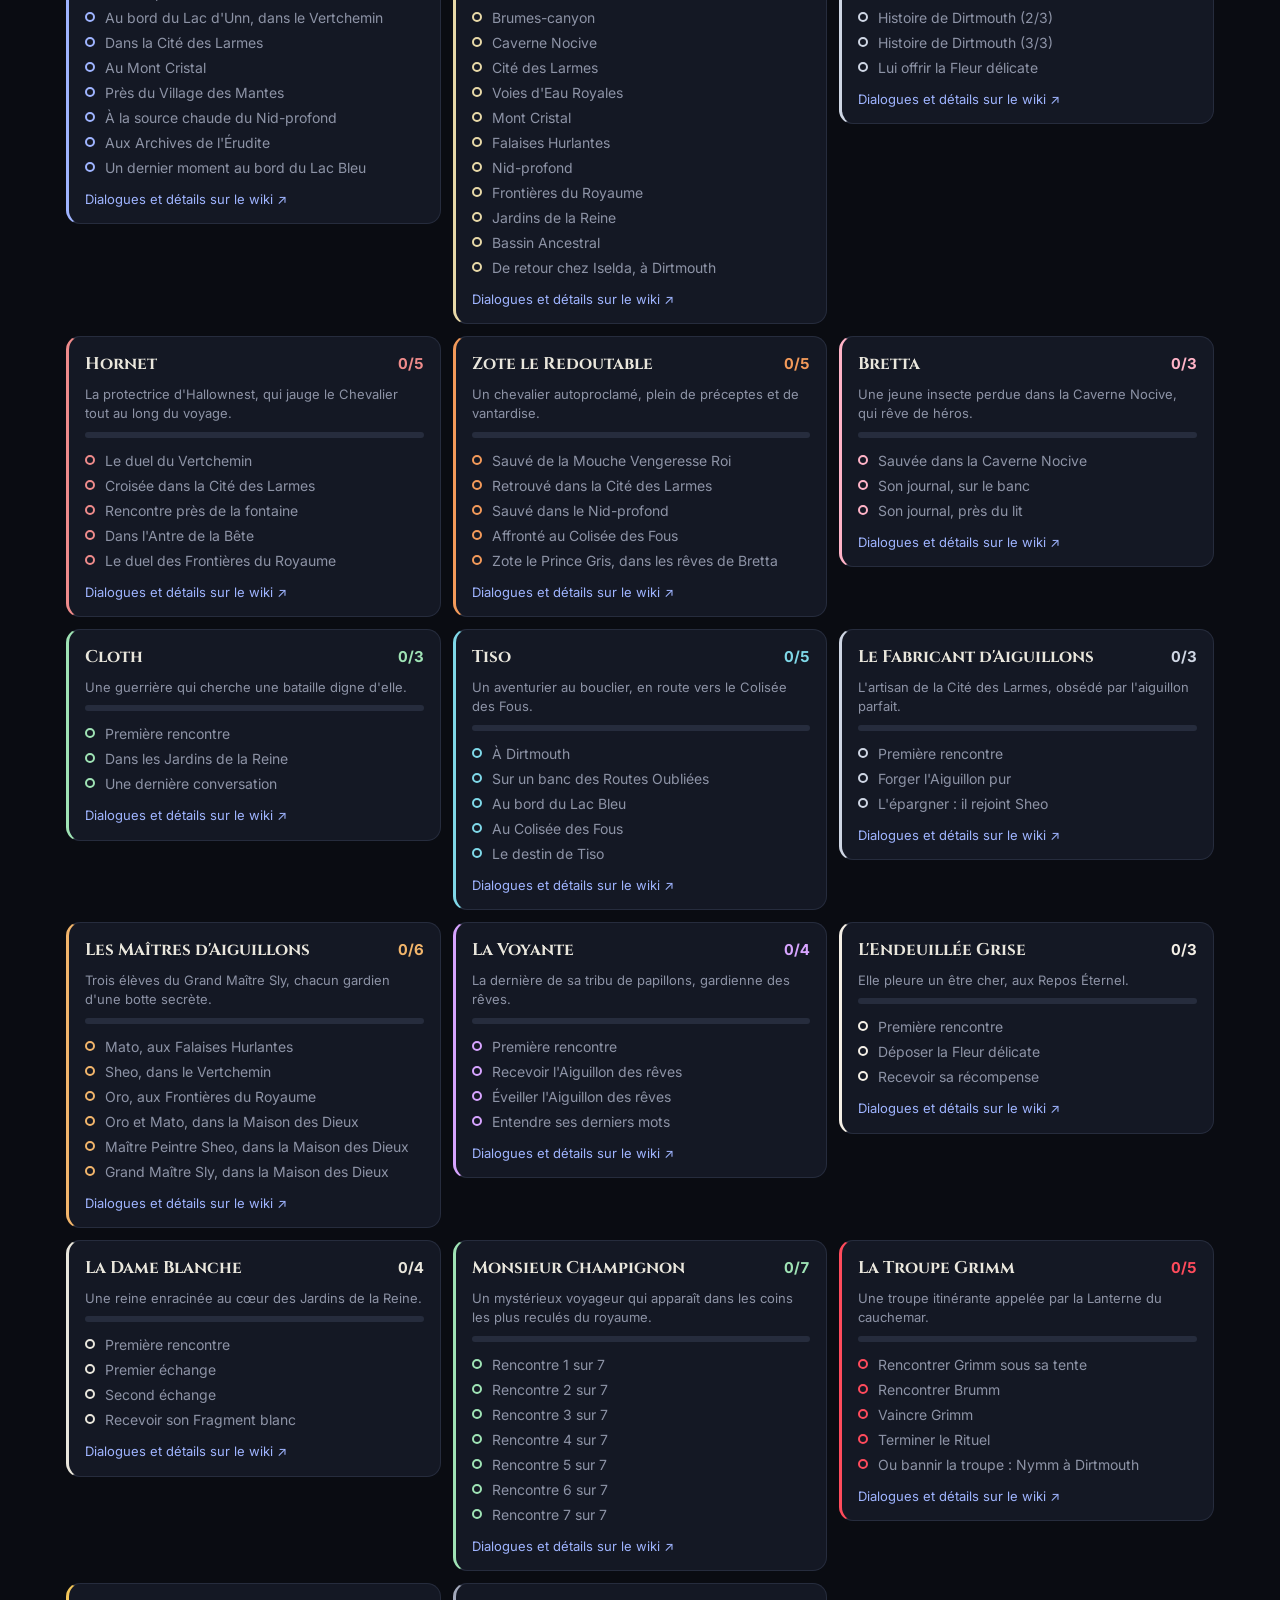
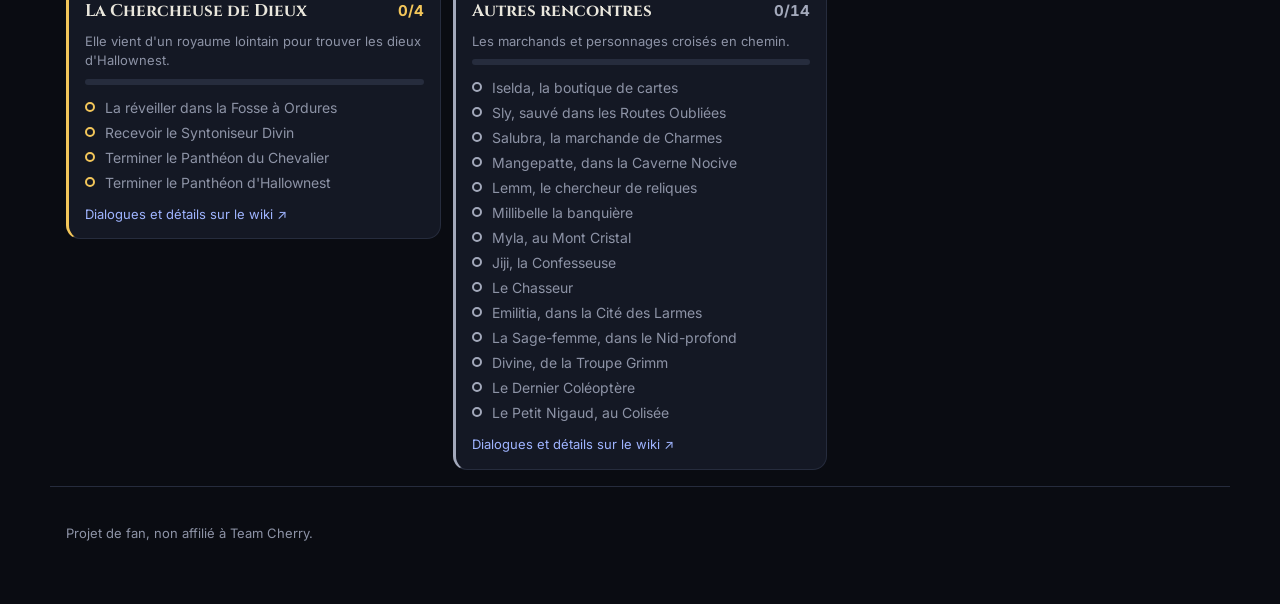
==== commit 34b816f6: "Redesign the logo and add an interactive character web to the lore page - New emblem: the Knight wit" ====
--- a/lore.html
+++ b/lore.html
@@ -39,6 +39,15 @@
       <p class="small muted">Cette page montre quels personnages vous avez rencontrés et quelles conversations ont eu lieu, d'après votre sauvegarde. Les résumés sont rédigés pour ce site ; les dialogues complets du jeu sont sur le wiki (lien sur chaque carte).</p>
     </section>
 
+    <div class="web-head">
+      <h2 class="lore-h2">La toile d'Hallownest</h2>
+      <strong id="webCount"></strong>
+    </div>
+    <div class="web-layout">
+      <div class="web-wrap"><div id="web"></div></div>
+      <aside class="web-card" id="webCard" aria-live="polite"></aside>
+    </div>
+
     <h2 class="lore-h2">Révélations</h2>
     <div class="reveal-grid" id="reveals"></div>
 
--- a/css/style.css
+++ b/css/style.css
@@ -40,7 +40,7 @@
 .hero { padding: 36px 0 24px; border-bottom: 1px solid var(--line); }
 .hero-inner { display: flex; align-items: center; justify-content: space-between; gap: 24px; flex-wrap: wrap; }
 .brand { display: flex; align-items: center; gap: 16px; min-width: 0; }
-.logo { width: 88px; height: 88px; flex: none; overflow: visible; filter: drop-shadow(0 0 16px rgba(111, 134, 214, .35)); }
+.logo { width: 104px; height: 104px; flex: none; overflow: visible; filter: drop-shadow(0 0 16px rgba(111, 134, 214, .35)); }
 h1 { font-family: "Cinzel", serif; font-weight: 700; font-size: clamp(24px, 4vw, 36px); margin: 0; letter-spacing: .02em; line-height: 1.1; }
 h1 span { color: var(--accent); font-weight: 500; }
 .tagline { margin: 6px 0 0; color: var(--muted); }
@@ -391,7 +391,7 @@
   .map-layout { grid-template-columns: 1fr; }
   .zone-detail { position: static; max-height: none; }
 }
-@media (max-width: 760px) { .logo { width: 60px; height: 60px; } }
+@media (max-width: 760px) { .logo { width: 72px; height: 72px; } }
 
 /* ============================ Animated background ============================ */
 #bg { position: fixed; inset: 0; z-index: 0; pointer-events: none; }
@@ -532,3 +532,125 @@
   color: #f3c65a; border: 1px solid rgba(243, 198, 90, .45); background: linear-gradient(180deg, #19171a, var(--bg-2));
 }
 .tabs-link:hover { border-color: #f3c65a; }
+
+/* ============================ Coherence / share / notify ============================ */
+.coherence { margin: 6px 0 10px; padding: 10px 12px; border-radius: 10px; font-size: 14px; }
+.coherence.ok { color: var(--ok); background: rgba(143, 214, 168, .08); border: 1px solid rgba(143, 214, 168, .3); }
+.coherence.warn { color: #ffd38f; background: rgba(255, 190, 90, .08); border: 1px solid rgba(255, 190, 90, .35); }
+.coherence span { display: block; color: var(--muted); font-size: 12.5px; margin-top: 4px; }
+.notify-toggle { margin-top: 10px; }
+.share-banner {
+  display: flex; align-items: center; justify-content: space-between; gap: 12px; flex-wrap: wrap;
+  margin: 18px 0 0; padding: 12px 16px; border-radius: var(--radius);
+  background: rgba(159, 180, 255, .1); border: 1px solid rgba(159, 180, 255, .4);
+}
+body .recap-row { gap: 8px; flex-wrap: wrap; }
+
+/* ================================== Achievements ================================== */
+.ach-grid { list-style: none; padding: 0; margin: 10px 0; display: grid; grid-template-columns: repeat(auto-fill, minmax(min(100%, 300px), 1fr)); gap: 8px; }
+.ach { display: flex; gap: 12px; align-items: flex-start; background: var(--card); border: 1px solid var(--line); border-radius: 12px; padding: 12px; }
+.ach-icon { width: 34px; height: 34px; flex: none; display: grid; place-items: center; border-radius: 50%; background: var(--card-2); color: var(--muted); font-size: 16px; }
+.ach b { font-family: "Cinzel", serif; }
+.ach small.en { color: var(--muted); font-style: italic; }
+.ach p { margin: 2px 0 0; color: var(--muted); font-size: 13px; }
+.ach em { display: block; color: #ffd38f; font-size: 12px; font-style: normal; margin-top: 4px; }
+.ach.got { border-color: rgba(243, 198, 90, .45); background: linear-gradient(180deg, #19171a, var(--card)); }
+.ach.got .ach-icon { color: var(--bg); background: #f3c65a; box-shadow: 0 0 12px rgba(243, 198, 90, .5); }
+.ach.unknown .ach-icon { color: #ffd38f; border: 1px dashed #ffd38f; background: none; }
+.ach.locked { opacity: .75; }
+
+/* ================================== Godhome ================================== */
+.jh-stat.tier1 { border-left-color: #cfd6e4; } .jh-stat.tier2 { border-left-color: #f3c65a; } .jh-stat.tier3 { border-left-color: #ffe7a3; }
+.godhome-grid { display: grid; grid-template-columns: repeat(auto-fill, minmax(min(100%, 150px), 1fr)); gap: 10px; margin: 12px 0; }
+.statue {
+  background: linear-gradient(180deg, #17150f, var(--card)); border: 1px solid #3a3424; border-radius: 12px;
+  padding: 12px 10px; text-align: center; display: flex; flex-direction: column; align-items: center; gap: 4px;
+}
+.statue b { font-family: "Cinzel", serif; font-size: 13.5px; line-height: 1.25; }
+.statue small { color: var(--muted); font-style: italic; font-size: 11.5px; }
+.statue-plinth { width: 44px; height: 44px; border-radius: 10px 10px 4px 4px; background: linear-gradient(180deg, #3a3424, #1e1b14); display: grid; place-items: center; margin-bottom: 4px; }
+.statue-gem { width: 14px; height: 14px; transform: rotate(45deg); background: #3a3424; }
+.statue.lvl1 .statue-gem { background: #cfd6e4; box-shadow: 0 0 8px #cfd6e4; }
+.statue.lvl2 .statue-gem { background: #f3c65a; box-shadow: 0 0 10px #f3c65a; }
+.statue.lvl3 .statue-gem { background: #fff3c4; box-shadow: 0 0 16px #ffe7a3, 0 0 30px #f3c65a; }
+.statue.lvl3 { border-color: rgba(243, 198, 90, .6); }
+.statue.sealed { opacity: .5; }
+.tiers { display: flex; gap: 5px; margin-top: 4px; }
+.tiers i { width: 9px; height: 9px; border-radius: 50%; background: #2b2a26; }
+.tiers i.on:nth-child(1) { background: #cfd6e4; } .tiers i.on:nth-child(2) { background: #f3c65a; } .tiers i.on:nth-child(3) { background: #fff3c4; box-shadow: 0 0 6px #ffe7a3; }
+
+/* ================================== Builds ================================== */
+.build-bar { display: flex; justify-content: space-between; align-items: flex-end; gap: 12px; flex-wrap: wrap; background: var(--card); border: 1px solid var(--line); border-radius: var(--radius); padding: 14px 16px; }
+.build-bar small { color: var(--muted); font-size: 11px; text-transform: uppercase; letter-spacing: .08em; }
+.build-bar strong { font-size: 20px; font-variant-numeric: tabular-nums; }
+.notches { display: flex; gap: 6px; flex-wrap: wrap; margin: 6px 0; }
+.notches i { width: 16px; height: 16px; border-radius: 50%; background: var(--line); }
+.notches i.on { background: #b79cff; box-shadow: 0 0 6px rgba(183, 156, 255, .6); }
+.notches i.over { background: #ff5c6c; box-shadow: 0 0 8px rgba(255, 92, 108, .7); }
+.over-tag { color: #ff8f98; font-size: 13px; margin-left: 8px; }
+.build-bar.over { border-color: rgba(255, 92, 108, .5); }
+.build-actions { display: flex; gap: 8px; flex-wrap: wrap; }
+.build-current { display: flex; flex-wrap: wrap; gap: 8px; margin: 12px 0; min-height: 34px; align-items: center; }
+.chip, .charm { appearance: none; font: inherit; color: var(--text); cursor: pointer; }
+.chip { display: inline-flex; align-items: center; gap: 8px; padding: 6px 12px; border-radius: 999px; background: color-mix(in srgb, #b79cff 18%, var(--card)); border: 1px solid rgba(183, 156, 255, .5); }
+.cost { display: inline-flex; gap: 3px; }
+.cost i { width: 7px; height: 7px; border-radius: 50%; background: #b79cff; }
+.charm-grid { display: grid; grid-template-columns: repeat(auto-fill, minmax(min(100%, 170px), 1fr)); gap: 8px; margin-top: 8px; }
+.charm { text-align: left; background: var(--card); border: 1px solid var(--line); border-radius: 12px; padding: 10px 12px; display: flex; flex-direction: column; gap: 6px; }
+.charm:hover { border-color: #b79cff; }
+.charm.in { border-color: #b79cff; background: color-mix(in srgb, #b79cff 14%, var(--card)); box-shadow: 0 0 14px -6px #b79cff; }
+.saved-builds { display: grid; gap: 6px; }
+.saved { display: flex; align-items: center; gap: 10px; background: var(--card); border: 1px solid var(--line); border-radius: 10px; padding: 8px 12px; }
+.saved small { color: var(--muted); flex: 1; min-width: 0; }
+.saved .link { appearance: none; border: 0; background: none; color: var(--soul); font: inherit; font-weight: 600; cursor: pointer; padding: 0; }
+.saved .x { appearance: none; border: 0; background: none; color: var(--muted); cursor: pointer; }
+
+/* ================================== Budget ================================== */
+.budget { background: var(--card); border: 1px solid var(--line); border-radius: var(--radius); padding: 14px 16px; margin-top: 12px; }
+.budget-head { display: grid; grid-template-columns: repeat(auto-fit, minmax(min(100%, 180px), 1fr)); gap: 12px; }
+.budget-head small { color: var(--muted); font-size: 11px; text-transform: uppercase; letter-spacing: .08em; }
+.budget-head strong { display: block; font-size: 20px; font-variant-numeric: tabular-nums; }
+.budget-head em { display: block; font-style: normal; color: var(--muted); font-size: 12.5px; }
+.budget-head .ok strong { color: var(--ok); } .budget-head .warn strong { color: #ffd38f; }
+.budget details { margin-top: 10px; } .budget summary { cursor: pointer; color: var(--soul); }
+.budget-list { list-style: none; padding: 0; margin: 8px 0 0; display: grid; gap: 6px; }
+.budget-list li { display: flex; flex-direction: column; font-size: 13.5px; }
+.budget-list span { color: var(--muted); }
+.budget-list i { font-style: normal; color: #e8d9a8; }
+
+/* ================================ Lore web ================================ */
+.web-head { display: flex; justify-content: space-between; align-items: baseline; gap: 12px; flex-wrap: wrap; }
+.web-head strong { font-family: "Cinzel", serif; color: #f3c65a; }
+.web-layout { display: grid; grid-template-columns: minmax(0, 1fr) 300px; gap: 14px; align-items: start; }
+.web-wrap { overflow-x: auto; border: 1px solid var(--line); border-radius: var(--radius); background: var(--bg-2); }
+#web svg { display: block; width: 100%; min-width: 640px; height: auto; }
+.wl { stroke: #232a3e; stroke-width: 1.5; stroke-dasharray: 4 6; }
+.wl.on { stroke: color-mix(in srgb, var(--c) 55%, #2a3150); stroke-width: 2; stroke-dasharray: none; filter: drop-shadow(0 0 3px color-mix(in srgb, var(--c) 50%, transparent)); }
+.wlabel rect { fill: #121624; stroke: #2c3450; }
+.wlabel text { fill: var(--muted); font: italic 500 11.5px "Inter", sans-serif; text-anchor: middle; }
+.wn { cursor: pointer; outline: none; }
+.wn-glow { fill: none; }
+.wn-dot { fill: #151a28; stroke: #2c3450; stroke-width: 2; }
+.wn-glyph { fill: #4a5270; font: 22px "Inter", sans-serif; text-anchor: middle; }
+.wn-name { fill: #5d6378; font: 600 13px "Cinzel", serif; text-anchor: middle; paint-order: stroke; stroke: var(--bg-2); stroke-width: 4px; }
+.wn.on .wn-dot { fill: color-mix(in srgb, var(--c) 18%, #121624); stroke: var(--c); }
+.wn.on .wn-glyph { fill: var(--c); }
+.wn.on .wn-name { fill: var(--text); }
+.wn.on .wn-glow { fill: color-mix(in srgb, var(--c) 18%, transparent); animation: wnPulse 3.5s ease-in-out infinite; transform-box: fill-box; transform-origin: center; }
+.wn.sel .wn-dot { stroke-width: 3.5; filter: drop-shadow(0 0 10px var(--c)); }
+.wn:focus-visible .wn-dot { stroke: var(--text); }
+@keyframes wnPulse { 0%, 100% { opacity: .5; transform: scale(.9); } 50% { opacity: 1; transform: scale(1.08); } }
+@media (prefers-reduced-motion: reduce) { .wn.on .wn-glow { animation: none; } }
+.web-card {
+  background: var(--card); border: 1px solid var(--line); border-radius: var(--radius); padding: 16px;
+  display: flex; gap: 14px; align-items: flex-start; position: sticky; top: 12px;
+}
+.web-card h3 { font-family: "Cinzel", serif; margin: 0 0 6px; }
+.web-card p { margin: 0; line-height: 1.6; }
+.web-card p.blur { filter: blur(6px); cursor: pointer; user-select: none; }
+.wc-glyph {
+  --c: #5d6378;
+  width: 52px; height: 52px; flex: none; border-radius: 50%; display: grid; place-items: center; font-size: 24px;
+  color: var(--c); border: 2px solid var(--c); background: color-mix(in srgb, var(--c) 14%, var(--card));
+}
+@media (max-width: 900px) { .web-layout { grid-template-columns: 1fr; } .web-card { position: static; } }
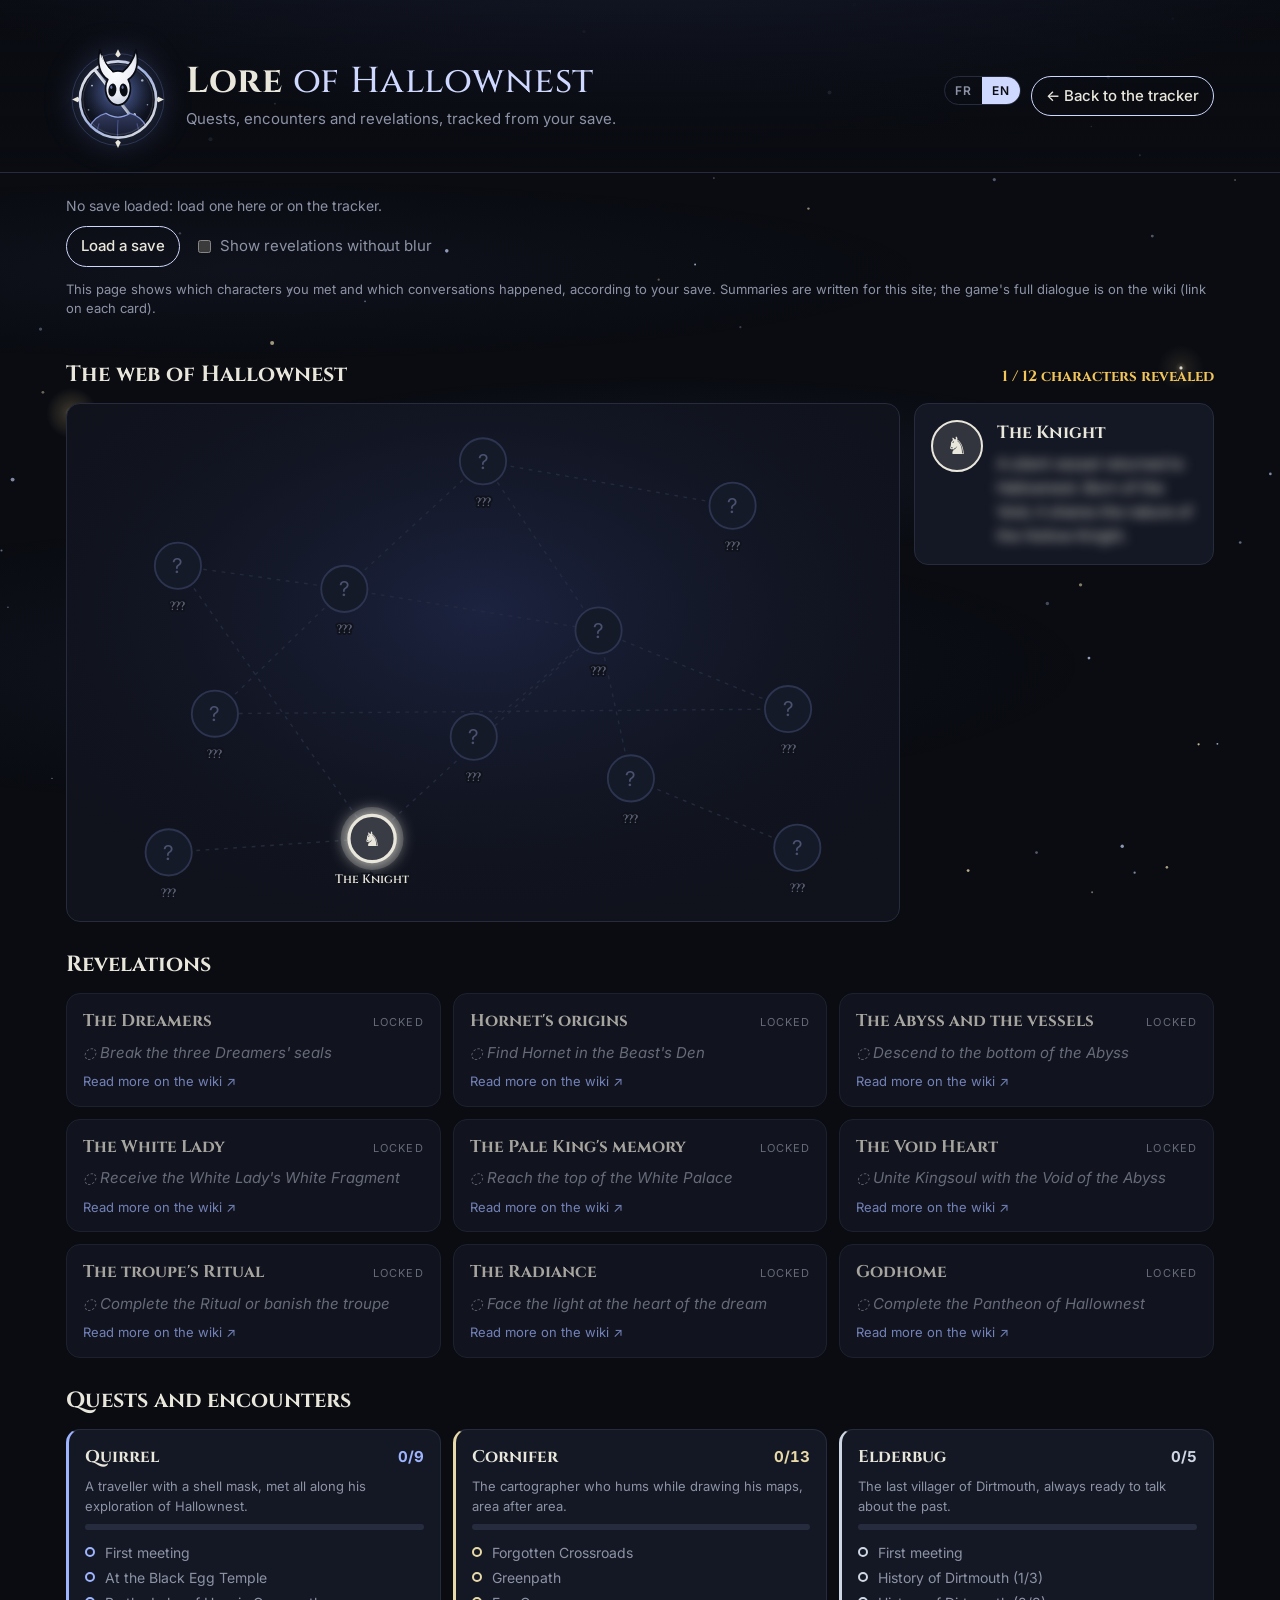
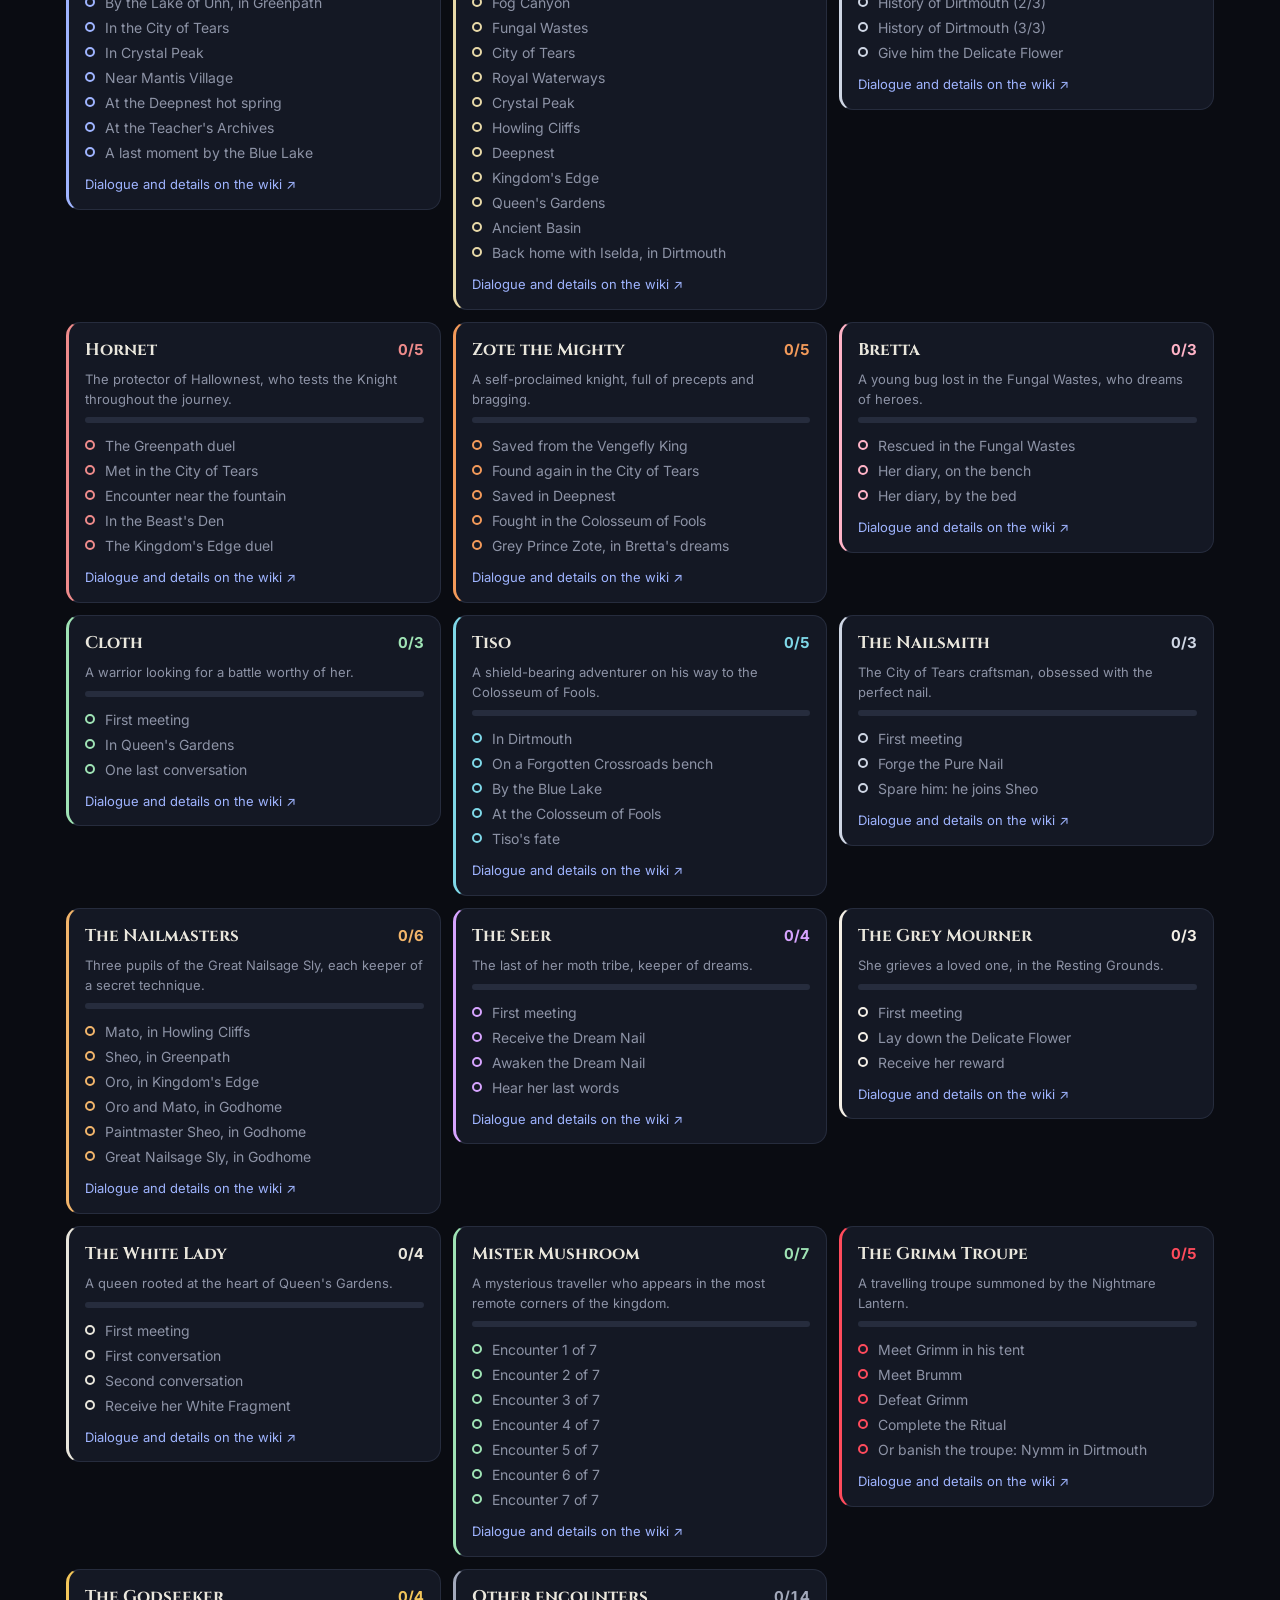
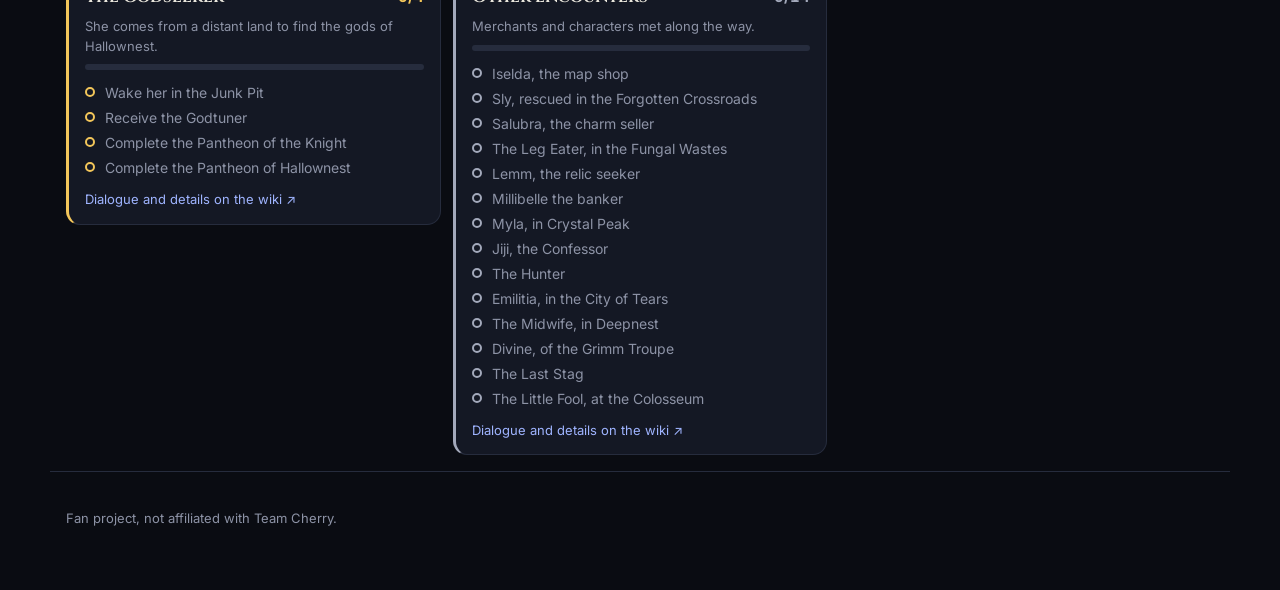
==== commit a1d0e729: "Add an English version of the site A FR / EN switch on both pages. In English, item names, hints, se" ====
--- a/lore.html
+++ b/lore.html
@@ -24,7 +24,8 @@
           <p class="tagline">Quêtes, rencontres et révélations, suivies depuis votre sauvegarde.</p>
         </div>
       </div>
-      <a class="btn back-link" href="./">← Retour au tracker</a>
+      <div class="lore-top"><div class="lang-switch" role="group" aria-label="Langue"><button data-lang="fr">FR</button><button data-lang="en">EN</button></div>
+      <a class="btn back-link" href="./">← Retour au tracker</a></div>
     </div>
   </header>
 
@@ -62,6 +63,7 @@
   <script src="js/aes.js"></script>
   <script src="js/save.js"></script>
   <script src="js/lore-data.js"></script>
+  <script src="js/i18n.js"></script>
   <script src="js/lore.js"></script>
   <script src="js/background.js"></script>
 </body>
--- a/css/style.css
+++ b/css/style.css
@@ -16,6 +16,7 @@
 }
 
 * { box-sizing: border-box; }
+[hidden] { display: none !important; }
 
 html { -webkit-text-size-adjust: 100%; }
 
@@ -654,3 +655,11 @@
   color: var(--c); border: 2px solid var(--c); background: color-mix(in srgb, var(--c) 14%, var(--card));
 }
 @media (max-width: 900px) { .web-layout { grid-template-columns: 1fr; } .web-card { position: static; } }
+
+/* ================================ Language switch ================================ */
+.lang-switch { display: inline-flex; border: 1px solid var(--line); border-radius: 999px; overflow: hidden; align-self: flex-start; }
+.lang-switch button { appearance: none; border: 0; background: transparent; color: var(--muted); font: 600 12px "Inter", sans-serif; letter-spacing: .08em; padding: 6px 10px; cursor: pointer; }
+.lang-switch button.on { background: var(--accent); color: var(--bg); }
+.lore-top { display: flex; align-items: center; gap: 10px; flex-wrap: wrap; }
+.hero-inner > .lang-switch { order: 3; }
+@media (min-width: 761px) { .hero-inner > .lang-switch { position: absolute; top: -28px; right: 16px; } .hero-inner { position: relative; } .hero { padding-top: 44px; } }
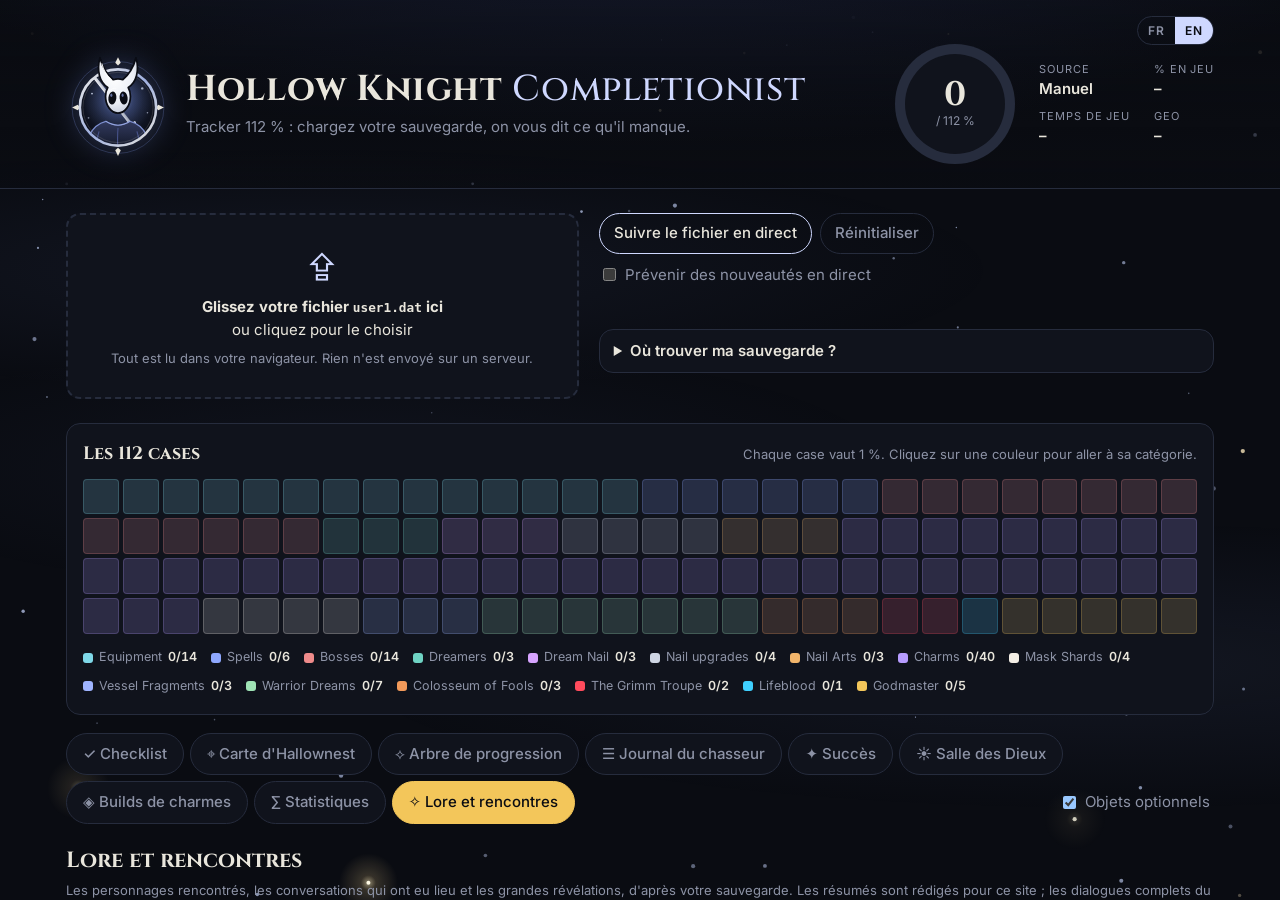
==== commit e2cbf839: "Move the lore into a tab of the main page The lore (character web, revelations, quests) is now a tab" ====
--- a/lore.html
+++ b/lore.html
@@ -4,67 +4,11 @@
   <meta charset="utf-8">
   <meta name="viewport" content="width=device-width, initial-scale=1">
   <title>Lore d'Hallownest</title>
-  <meta name="description" content="Quêtes, rencontres et révélations de Hollow Knight, suivies depuis votre sauvegarde.">
-  <link rel="icon" href="favicon.svg" type="image/svg+xml">
-  <link rel="manifest" href="manifest.webmanifest">
-  <meta name="theme-color" content="#0a0c12">
-  <link rel="preconnect" href="https://fonts.googleapis.com">
-  <link rel="preconnect" href="https://fonts.gstatic.com" crossorigin>
-  <link href="https://fonts.googleapis.com/css2?family=Cinzel:wght@500;700&family=Inter:wght@400;500;600&display=swap" rel="stylesheet">
-  <link rel="stylesheet" href="css/style.css">
+  <meta http-equiv="refresh" content="0; url=./#lore">
+  <link rel="canonical" href="./#lore">
+  <style>body { background: #0a0c12; color: #e9e6dc; font-family: system-ui, sans-serif; padding: 24px; } a { color: #9fb4ff; }</style>
 </head>
-<body class="lore-page">
-  <canvas id="bg" aria-hidden="true"></canvas>
-  <header class="hero">
-    <div class="wrap hero-inner">
-      <div class="brand">
-        <img class="logo" src="favicon.svg" alt="">
-        <div>
-          <h1>Lore <span>d'Hallownest</span></h1>
-          <p class="tagline">Quêtes, rencontres et révélations, suivies depuis votre sauvegarde.</p>
-        </div>
-      </div>
-      <div class="lore-top"><div class="lang-switch" role="group" aria-label="Langue"><button data-lang="fr">FR</button><button data-lang="en">EN</button></div>
-      <a class="btn back-link" href="./">← Retour au tracker</a></div>
-    </div>
-  </header>
-
-  <main class="wrap">
-    <section class="lore-intro">
-      <p id="loreSource" class="status"></p>
-      <div class="actions">
-        <label class="btn" for="loreFile">Charger une sauvegarde</label>
-        <input type="file" id="loreFile" hidden>
-        <label class="toggle"><input type="checkbox" id="spoilerToggle"> Afficher les révélations sans flou</label>
-      </div>
-      <p class="small muted">Cette page montre quels personnages vous avez rencontrés et quelles conversations ont eu lieu, d'après votre sauvegarde. Les résumés sont rédigés pour ce site ; les dialogues complets du jeu sont sur le wiki (lien sur chaque carte).</p>
-    </section>
-
-    <div class="web-head">
-      <h2 class="lore-h2">La toile d'Hallownest</h2>
-      <strong id="webCount"></strong>
-    </div>
-    <div class="web-layout">
-      <div class="web-wrap"><div id="web"></div></div>
-      <aside class="web-card" id="webCard" aria-live="polite"></aside>
-    </div>
-
-    <h2 class="lore-h2">Révélations</h2>
-    <div class="reveal-grid" id="reveals"></div>
-
-    <h2 class="lore-h2">Quêtes et rencontres</h2>
-    <div class="quest-grid" id="quests"></div>
-  </main>
-
-  <footer class="wrap footer">
-    <p class="small muted">Projet de fan, non affilié à Team Cherry.</p>
-  </footer>
-
-  <script src="js/aes.js"></script>
-  <script src="js/save.js"></script>
-  <script src="js/lore-data.js"></script>
-  <script src="js/i18n.js"></script>
-  <script src="js/lore.js"></script>
-  <script src="js/background.js"></script>
+<body>
+  <p>Le lore est maintenant un onglet du tracker : <a href="./#lore">ouvrir le lore</a>.</p>
 </body>
 </html>
